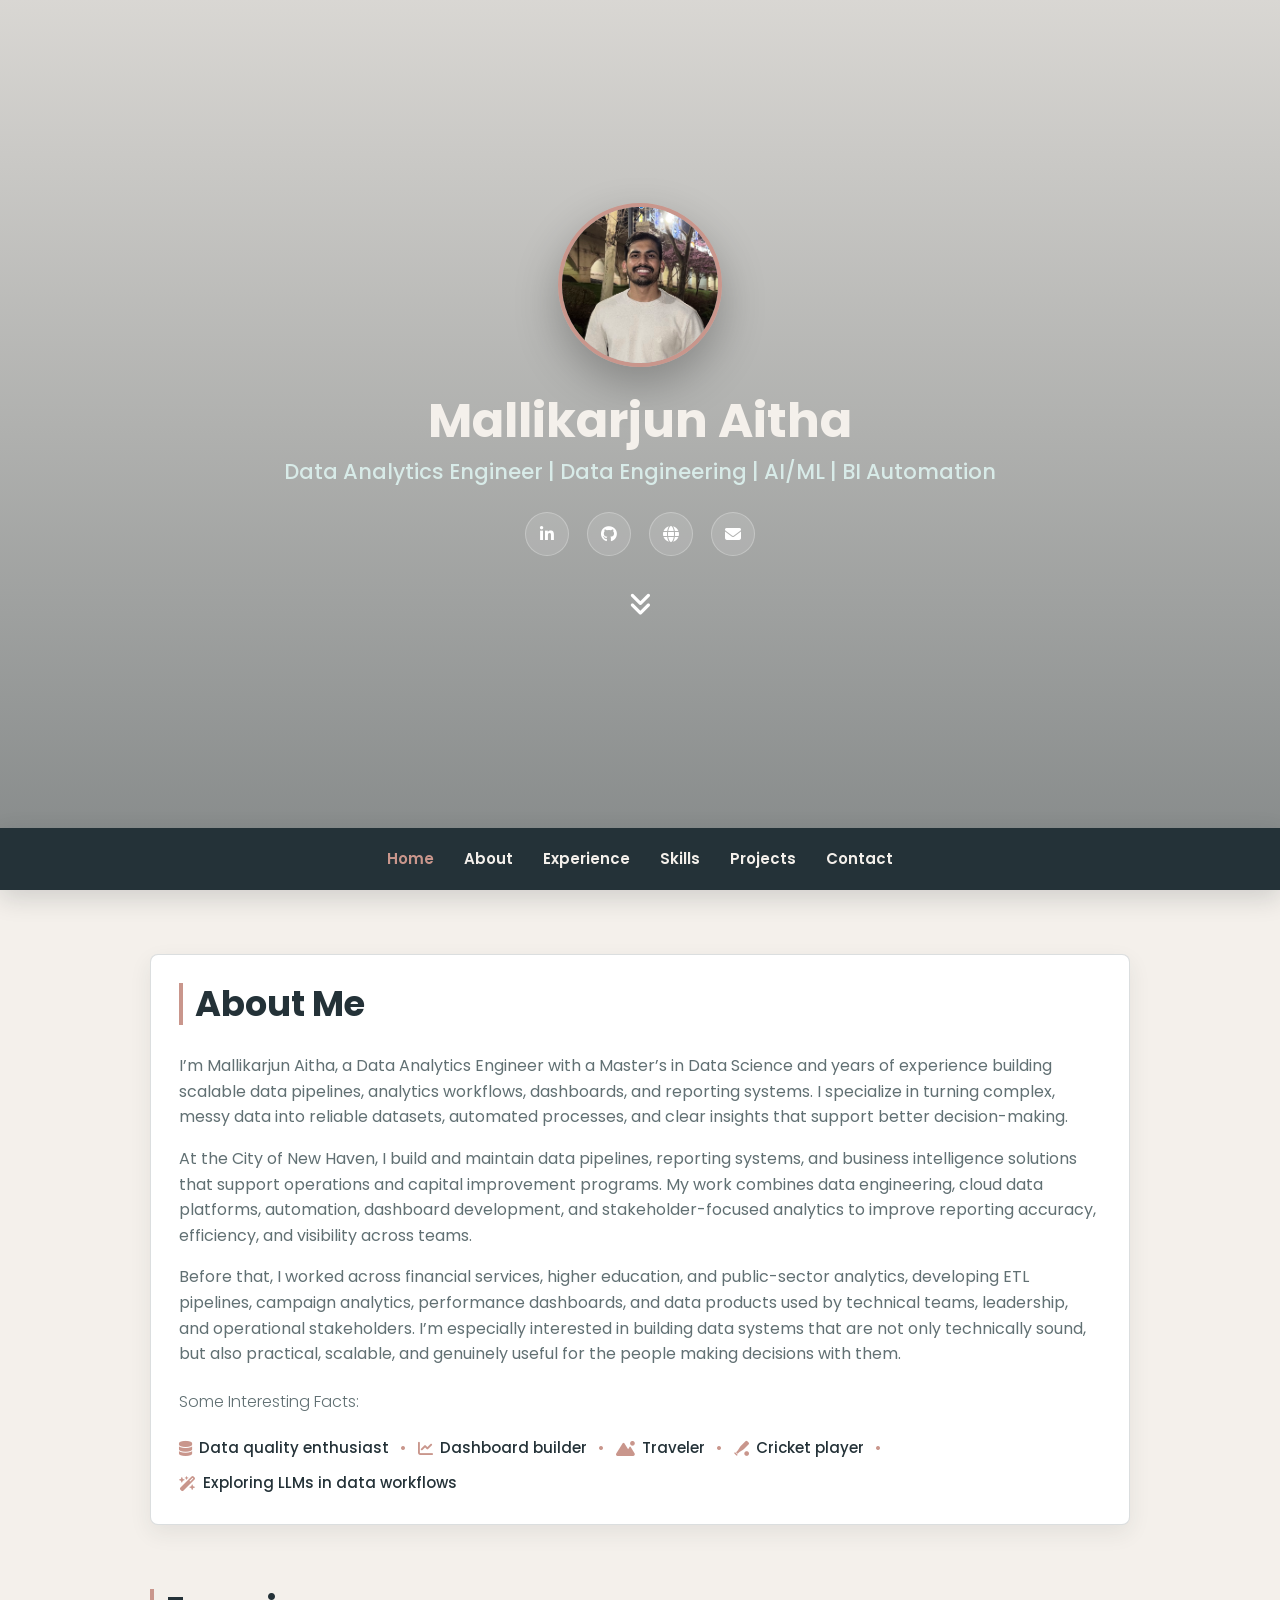
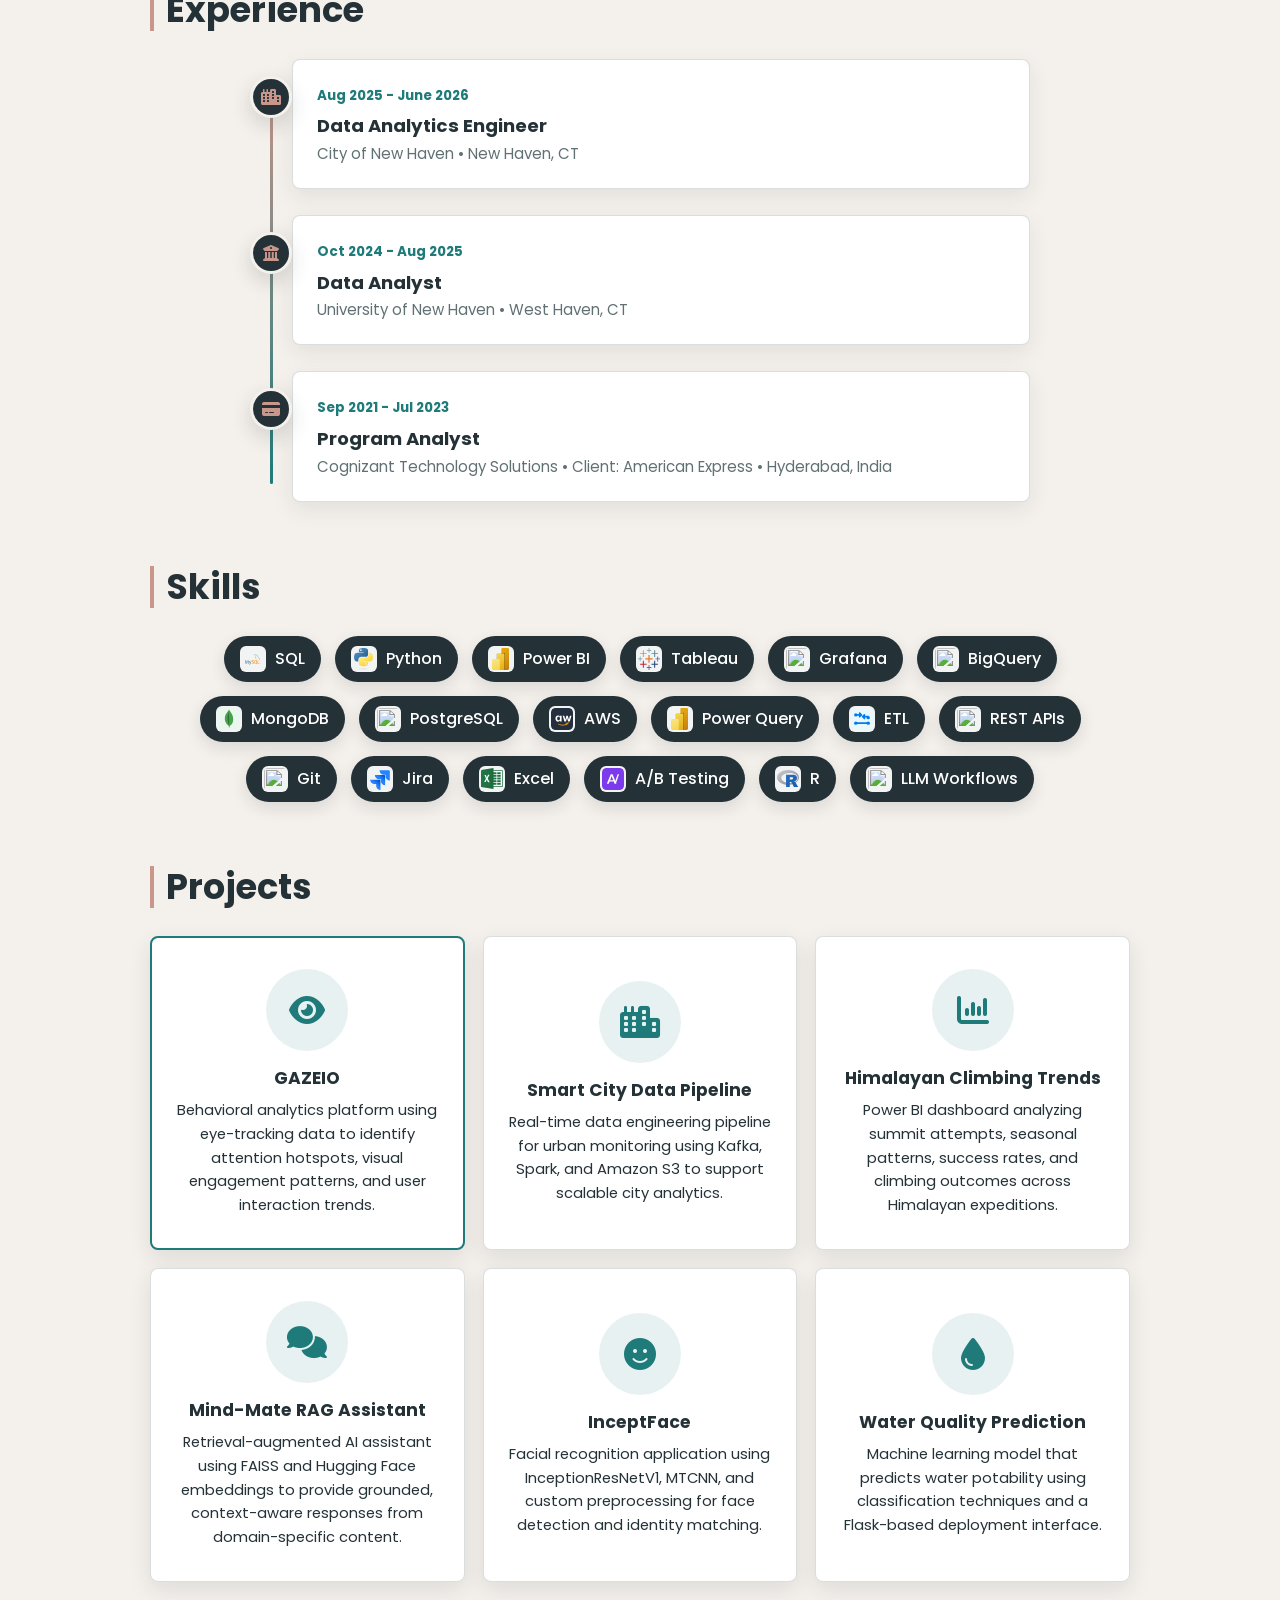
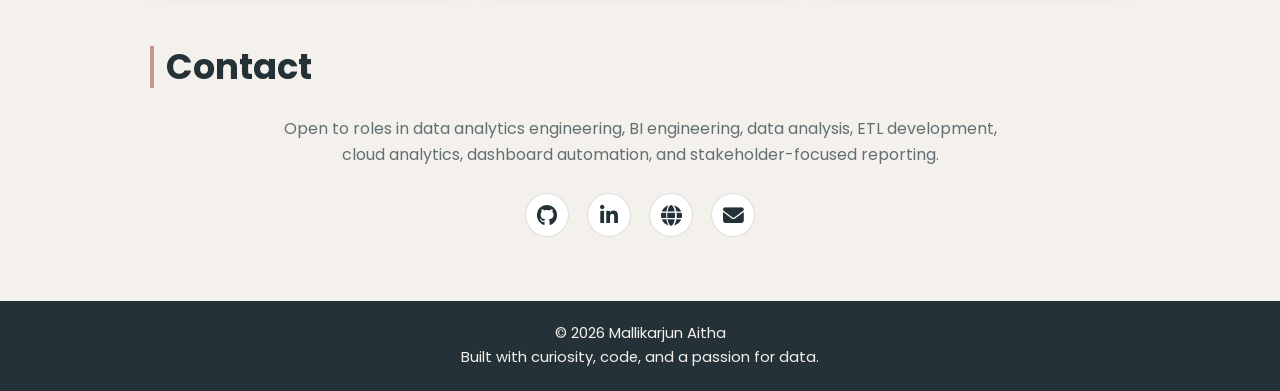
==== index.html @ db3a740b "Update timeline date and footer text formatting" ====
<!DOCTYPE html>
<html lang="en">
<head>
  <meta charset="UTF-8">
  <meta name="viewport" content="width=device-width, initial-scale=1.0">
  <title>Mallikarjun Aitha - Portfolio</title>
  <meta name="author" content="Mallikarjun Aitha">
  <meta name="description" content="Portfolio of Mallikarjun Aitha, a Data Analytics Engineer focused on data engineering, AI/ML, dashboards, ETL pipelines, automation, and cloud data systems.">
  <meta name="keywords" content="Data Analytics Engineer, Data Engineering, AI/ML, Power BI, SQL, Python, ETL, Kafka, Spark, AWS, Portfolio">
  <meta property="og:title" content="Mallikarjun Aitha - Portfolio">
  <meta property="og:description" content="Data engineering, analytics, BI, automation, and AI/ML projects by Mallikarjun Aitha.">
  <meta property="og:image" content="mallikarjun.jpg">
  <meta property="og:type" content="website">

  <link rel="preconnect" href="https://fonts.googleapis.com">
  <link rel="preconnect" href="https://fonts.gstatic.com" crossorigin>
  <link href="https://fonts.googleapis.com/css2?family=Poppins:wght@300;500;700&display=swap" rel="stylesheet">
  <link rel="stylesheet" href="https://cdnjs.cloudflare.com/ajax/libs/font-awesome/6.7.2/css/all.min.css">
  <script src="https://cdnjs.cloudflare.com/ajax/libs/three.js/r121/three.min.js"></script>
  <script src="https://cdn.jsdelivr.net/npm/vanta@latest/dist/vanta.net.min.js"></script>
  <link rel="stylesheet" href="style.css">
</head>
<body>
  <div class="page-wrapper">
    <main class="main-content">
      <section id="home" class="hero">
        <div class="hero-content">
          <img src="mallikarjun.jpg" alt="Mallikarjun Aitha profile picture" class="hero-img">
          <h1>Mallikarjun Aitha</h1>
          <p>Data Analytics Engineer | Data Engineering | AI/ML | BI Automation</p>
          <div class="hero-links" role="group" aria-label="Profile links">
            <a href="https://linkedin.com/in/mallikarjun-aitha" target="_blank" rel="noreferrer" aria-label="LinkedIn"><i class="fab fa-linkedin-in"></i></a>
            <a href="https://github.com/mallikarjun25" target="_blank" rel="noreferrer" aria-label="GitHub"><i class="fab fa-github"></i></a>
            <a href="https://mallikarjun25.github.io/portfolio/" target="_blank" rel="noreferrer" aria-label="Portfolio"><i class="fas fa-globe"></i></a>
            <a href="mailto:mallikarjunaitha@gmail.com" aria-label="Email"><i class="fas fa-envelope"></i></a>
          </div>
          <a href="#about" class="scroll-down" aria-label="Scroll to about section"><i class="fas fa-angle-double-down"></i></a>
        </div>
      </section>

      <nav class="bottom-nav" aria-label="Primary navigation">
        <ul>
          <li><a href="#home">Home</a></li>
          <li><a href="#about">About</a></li>
          <li><a href="#experience">Experience</a></li>
          <li><a href="#skills">Skills</a></li>
          <li><a href="#projects">Projects</a></li>
          <li><a href="#contact">Contact</a></li>
        </ul>
      </nav>

      <section id="about" class="section">
        <div class="about-card">
          <h2>About Me</h2>
          <p>
            I’m Mallikarjun Aitha, a Data Analytics Engineer with a Master’s in Data Science and years of experience building scalable data pipelines, analytics workflows, dashboards, and reporting systems. I specialize in turning complex, messy data into reliable datasets, automated processes, and clear insights that support better decision-making.
          </p>
          <p>
            At the City of New Haven, I build and maintain data pipelines, reporting systems, and business intelligence solutions that support operations and capital improvement programs. My work combines data engineering, cloud data platforms, automation, dashboard development, and stakeholder-focused analytics to improve reporting accuracy, efficiency, and visibility across teams.
          </p>
          <p>
            Before that, I worked across financial services, higher education, and public-sector analytics, developing ETL pipelines, campaign analytics, performance dashboards, and data products used by technical teams, leadership, and operational stakeholders. I’m especially interested in building data systems that are not only technically sound, but also practical, scalable, and genuinely useful for the people making decisions with them.
          </p>
          <p class="facts-title">Some Interesting Facts:</p>
          <div class="traits-inline">
            <span><i class="fas fa-database"></i> Data quality enthusiast</span><span class="dot">•</span>
            <span><i class="fas fa-chart-line"></i> Dashboard builder</span><span class="dot">•</span>
            <span><i class="fas fa-mountain-sun"></i> Traveler</span><span class="dot">•</span>
            <span><i class="fas fa-baseball-bat-ball"></i> Cricket player</span><span class="dot">•</span>
            <span><i class="fas fa-wand-magic-sparkles"></i> Exploring LLMs in data workflows</span>
          </div>
        </div>
      </section>

      <section id="experience" class="section">
        <h2>Experience</h2>
        <div class="experience-timeline">
          <article class="timeline-item">
            <span class="timeline-dot"><i class="fas fa-city"></i></span>
            <div class="timeline-content">
              <span class="timeline-date">Aug 2025 - June 2026</span>
              <h3>Data Analytics Engineer</h3>
              <p>City of New Haven • New Haven, CT</p>
            </div>
          </article>

          <article class="timeline-item">
            <span class="timeline-dot"><i class="fas fa-university"></i></span>
            <div class="timeline-content">
              <span class="timeline-date">Oct 2024 - Aug 2025</span>
              <h3>Data Analyst</h3>
              <p>University of New Haven • West Haven, CT</p>
            </div>
          </article>

          <article class="timeline-item">
            <span class="timeline-dot"><i class="fas fa-credit-card"></i></span>
            <div class="timeline-content">
              <span class="timeline-date">Sep 2021 - Jul 2023</span>
              <h3>Program Analyst</h3>
              <p>Cognizant Technology Solutions • Client: American Express • Hyderabad, India</p>
            </div>
          </article>
        </div>
      </section>

      <section id="skills" class="section">
        <h2>Skills</h2>
        <ul class="skills-list">
          <li><img src="images/sql.svg" alt="" class="skill-icon"> SQL</li>
          <li><img src="images/python.svg" alt="" class="skill-icon"> Python</li>
          <li><img src="images/powerbi.svg" alt="" class="skill-icon"> Power BI</li>
          <li><img src="images/tableau.svg" alt="" class="skill-icon"> Tableau</li>
          <li><img src="https://cdn.simpleicons.org/grafana/F46800" alt="" class="skill-icon"> Grafana</li>
          <li><img src="https://cdn.simpleicons.org/googlebigquery/669DF6" alt="" class="skill-icon"> BigQuery</li>
          <li><img src="images/mongodb.svg" alt="" class="skill-icon"> MongoDB</li>
          <li><img src="https://cdn.simpleicons.org/postgresql/4169E1" alt="" class="skill-icon"> PostgreSQL</li>
          <li><img src="images/aws.svg" alt="" class="skill-icon"> AWS</li>
          <li><img src="images/powerbi.svg" alt="" class="skill-icon"> Power Query</li>
          <li><img src="images/etl.svg" alt="" class="skill-icon"> ETL</li>
          <li><img src="https://cdn.simpleicons.org/postman/FF6C37" alt="" class="skill-icon"> REST APIs</li>
          <li><img src="https://cdn.simpleicons.org/git/F05032" alt="" class="skill-icon"> Git</li>
          <li><img src="images/jira.svg" alt="" class="skill-icon"> Jira</li>
          <li><img src="images/Ex.svg" alt="" class="skill-icon"> Excel</li>
          <li><img src="images/ab-testing.svg" alt="" class="skill-icon"> A/B Testing</li>
          <li><img src="images/R.svg" alt="" class="skill-icon"> R</li>
          <li><img src="https://cdn.simpleicons.org/langchain/1C3C3C" alt="" class="skill-icon"> LLM Workflows</li>
        </ul>
      </section>

      <section id="projects" class="section">
        <h2>Projects</h2>
        <div class="projects-grid">

          <article class="flip-card featured">
            <div class="flip-inner">
              <div class="flip-front">
                <div class="project-symbol"><i class="fas fa-eye"></i></div>
                <h3>GAZEIO</h3>
                <p>Behavioral analytics platform using eye-tracking data to identify attention hotspots, visual engagement patterns, and user interaction trends.</p>
              </div>
              <div class="flip-back">
                <p>Computer Vision • Eye Tracking • Python • OpenCV</p>
              </div>
            </div>
          </article>

          <article class="flip-card">
            <div class="flip-inner">
              <div class="flip-front">
                <div class="project-symbol"><i class="fas fa-city"></i></div>
                <h3>Smart City Data Pipeline</h3>
                <p>Real-time data engineering pipeline for urban monitoring using Kafka, Spark, and Amazon S3 to support scalable city analytics.</p>
              </div>
              <div class="flip-back">
                <a href="https://github.com/mallikarjun25/Data-Engineering-for-Smart-City-Monitoring" target="_blank" rel="noreferrer">View on GitHub</a>
              </div>
            </div>
          </article>

          <article class="flip-card">
            <div class="flip-inner">
              <div class="flip-front">
                <div class="project-symbol"><i class="fas fa-chart-column"></i></div>
                <h3>Himalayan Climbing Trends</h3>
                <p>Power BI dashboard analyzing summit attempts, seasonal patterns, success rates, and climbing outcomes across Himalayan expeditions.</p>
              </div>
              <div class="flip-back">
                <a href="https://github.com/mallikarjun25/Himalayan-Climbing-Trends-Analysis" target="_blank" rel="noreferrer">View on GitHub</a>
              </div>
            </div>
          </article>

          <article class="flip-card">
            <div class="flip-inner">
              <div class="flip-front">
                <div class="project-symbol"><i class="fas fa-comments"></i></div>
                <h3>Mind-Mate RAG Assistant</h3>
                <p>Retrieval-augmented AI assistant using FAISS and Hugging Face embeddings to provide grounded, context-aware responses from domain-specific content.</p>
              </div>
              <div class="flip-back">
                <a href="https://github.com/mallikarjun25/Mind-Mate" target="_blank" rel="noreferrer">View on GitHub</a>
              </div>
            </div>
          </article>

          <article class="flip-card">
            <div class="flip-inner">
              <div class="flip-front">
                <div class="project-symbol"><i class="fas fa-face-smile"></i></div>
                <h3>InceptFace</h3>
                <p>Facial recognition application using InceptionResNetV1, MTCNN, and custom preprocessing for face detection and identity matching.</p>
              </div>
              <div class="flip-back">
                <a href="https://github.com/mallikarjun25/InceptFace" target="_blank" rel="noreferrer">View on GitHub</a>
              </div>
            </div>
          </article>

          <article class="flip-card">
            <div class="flip-inner">
              <div class="flip-front">
                <div class="project-symbol"><i class="fas fa-droplet"></i></div>
                <h3>Water Quality Prediction</h3>
                <p>Machine learning model that predicts water potability using classification techniques and a Flask-based deployment interface.</p>
              </div>
              <div class="flip-back">
                <a href="https://github.com/mallikarjun25/Water-Quality-Prediction" target="_blank" rel="noreferrer">View on GitHub</a>
              </div>
            </div>
          </article>

        </div>
      </section>

      <section id="contact" class="section">
        <h2>Contact</h2>
        <p class="contact-copy">
          Open to roles in data analytics engineering, BI engineering, data analysis, ETL development, cloud analytics, dashboard automation, and stakeholder-focused reporting.
        </p>
        <div class="social-icons">
          <a href="https://github.com/mallikarjun25" target="_blank" rel="noreferrer" aria-label="GitHub"><i class="fab fa-github"></i></a>
          <a href="https://linkedin.com/in/mallikarjun-aitha" target="_blank" rel="noreferrer" aria-label="LinkedIn"><i class="fab fa-linkedin-in"></i></a>
          <a href="https://mallikarjun25.github.io/portfolio/" target="_blank" rel="noreferrer" aria-label="Portfolio"><i class="fas fa-globe"></i></a>
          <a href="mailto:mallikarjunaitha@gmail.com" aria-label="Email"><i class="fas fa-envelope"></i></a>
        </div>
      </section>

    </main>

    <footer class="site-footer">
      <p>&copy; 2026 Mallikarjun Aitha</p>
      <p> Built with curiosity, code, and a passion for data.</p>
    </footer>
  </div>
  <script src="script.js"></script>
</body>
</html>
---- style.css ----
:root {
  --graphite: #243238;
  --deep: #152126;
  --sea: #1f7a7a;
  --rose: #c9968c;
  --mist: #f4f0eb;
  --paper: #ffffff;
  --ink: #1f2528;
  --muted: #617073;
  --line: rgba(36, 50, 56, 0.16);
}

* {
  box-sizing: border-box;
}

html {
  scroll-behavior: smooth;
}

body {
  margin: 0;
  min-height: 100vh;
  color: var(--ink);
  background: var(--mist);
  font-family: "Poppins", Arial, sans-serif;
  font-size: 16px;
  line-height: 1.6;
}

a {
  color: inherit;
}

.page-wrapper {
  min-height: 100vh;
  display: flex;
  flex-direction: column;
}

.main-content {
  flex: 1 0 auto;
}

.hero {
  position: relative;
  display: flex;
  align-items: center;
  justify-content: center;
  min-height: 92vh;
  color: var(--paper);
  overflow: hidden;
}

.hero::after {
  content: "";
  position: absolute;
  inset: 0;
  background: linear-gradient(180deg, rgba(21, 33, 38, 0.12), rgba(21, 33, 38, 0.48));
  pointer-events: none;
}

.hero-content {
  position: relative;
  z-index: 1;
  width: min(920px, calc(100% - 32px));
  margin: 0 auto;
  text-align: center;
}

.hero-img {
  width: 164px;
  height: 164px;
  border-radius: 50%;
  object-fit: cover;
  object-position: center 30%;
  border: 4px solid var(--rose);
  box-shadow: 0 18px 44px rgba(0, 0, 0, 0.26);
}

.hero h1 {
  margin: 22px 0 8px;
  color: var(--mist);
  font-size: clamp(2.2rem, 5vw, 3rem);
  line-height: 1.05;
  letter-spacing: 0;
  font-weight: 700;
}

.hero p {
  margin: 0 auto;
  max-width: 760px;
  color: #d8ebe8;
  font-size: clamp(1rem, 2vw, 1.32rem);
  font-weight: 500;
}

.hero-links,
.social-icons {
  display: flex;
  justify-content: center;
  flex-wrap: wrap;
  gap: 18px;
}

.hero-links {
  margin-top: 24px;
}

.hero-links a,
.social-icons a {
  width: 44px;
  height: 44px;
  display: inline-flex;
  align-items: center;
  justify-content: center;
  border-radius: 50%;
  text-decoration: none;
  transition: color 0.25s ease, background 0.25s ease, transform 0.25s ease;
}

.hero-links a {
  color: var(--paper);
  background: rgba(255, 255, 255, 0.12);
  border: 1px solid rgba(255, 255, 255, 0.26);
}

.hero-links a:hover {
  background: var(--rose);
  transform: translateY(-3px);
}

.scroll-down {
  display: inline-block;
  margin-top: 28px;
  color: var(--paper);
  font-size: 1.6rem;
  text-decoration: none;
  animation: bounce 2s infinite;
}

@keyframes bounce {
  0%, 20%, 50%, 80%, 100% { transform: translateY(0); }
  40% { transform: translateY(7px); }
  60% { transform: translateY(3px); }
}

.bottom-nav {
  position: sticky;
  top: 0;
  z-index: 20;
  background: var(--graphite);
  box-shadow: 0 8px 26px rgba(21, 33, 38, 0.16);
  scrollbar-width: none;
}

.bottom-nav::-webkit-scrollbar {
  display: none;
}

.bottom-nav ul {
  display: flex;
  justify-content: center;
  flex-wrap: wrap;
  gap: 10px;
  margin: 0;
  padding: 11px 14px;
  list-style: none;
}

.bottom-nav a {
  display: block;
  padding: 8px 10px;
  color: var(--mist);
  font-size: 0.94rem;
  font-weight: 600;
  text-decoration: none;
  white-space: nowrap;
}

.bottom-nav a:hover,
.bottom-nav a.active {
  color: var(--rose);
}

.section {
  width: min(980px, calc(100% - 32px));
  margin: 64px auto 0;
}

.section h2 {
  margin: 0 0 28px;
  padding-left: 12px;
  border-left: 4px solid var(--rose);
  color: var(--graphite);
  font-size: clamp(1.65rem, 3vw, 2.2rem);
  line-height: 1.2;
}

.about-card {
  padding: 28px;
  background: var(--paper);
  border: 1px solid var(--line);
  border-radius: 8px;
  box-shadow: 0 8px 22px rgba(36, 50, 56, 0.08);
}

.about-card p {
  margin: 0 0 16px;
  color: var(--muted);
}

.about-card .facts-title {
  margin-top: 22px;
  margin-bottom: 0;
  color: var(--muted);
  font-weight: 300;
  text-align: left;
}

.traits-inline {
  display: flex;
  justify-content: flex-start;
  align-items: center;
  flex-wrap: wrap;
  gap: 11px;
  margin-top: 22px;
  color: var(--graphite);
  font-size: 0.94rem;
  font-weight: 500;
}

.traits-inline span {
  display: inline-flex;
  align-items: center;
  gap: 7px;
}

.traits-inline i {
  color: var(--rose);
}

.traits-inline .dot {
  color: var(--rose);
}

.experience-timeline {
  position: relative;
  display: grid;
  gap: 26px;
  max-width: 780px;
  margin: 0 auto;
  padding-left: 42px;
}

.experience-timeline::before {
  content: "";
  position: absolute;
  top: 18px;
  bottom: 18px;
  left: 20px;
  width: 3px;
  border-radius: 999px;
  background: linear-gradient(180deg, var(--rose), var(--sea));
}

.timeline-item {
  position: relative;
}

.timeline-dot {
  position: absolute;
  top: 17px;
  left: -42px;
  width: 42px;
  height: 42px;
  display: inline-flex;
  align-items: center;
  justify-content: center;
  border-radius: 50%;
  background: var(--graphite);
  color: var(--rose);
  border: 3px solid var(--mist);
  box-shadow: 0 8px 20px rgba(36, 50, 56, 0.16);
}

.timeline-content {
  padding: 22px 24px;
  background: var(--paper);
  border: 1px solid var(--line);
  border-radius: 8px;
  box-shadow: 0 8px 22px rgba(36, 50, 56, 0.08);
}

.timeline-date {
  display: inline-block;
  margin-bottom: 8px;
  color: var(--sea);
  font-size: 0.84rem;
  font-weight: 700;
}

.timeline-content h3 {
  margin: 0 0 4px;
  color: var(--graphite);
  font-size: 1.14rem;
  line-height: 1.3;
}

.timeline-content p {
  margin: 0;
  color: var(--muted);
  font-size: 0.94rem;
}

.skills-list {
  display: flex;
  justify-content: center;
  flex-wrap: wrap;
  gap: 14px;
  margin: 0;
  padding: 0;
  list-style: none;
}

.skills-list li {
  display: inline-flex;
  align-items: center;
  gap: 9px;
  min-height: 44px;
  padding: 10px 16px;
  border-radius: 999px;
  background: var(--graphite);
  color: var(--paper);
  font-weight: 500;
  box-shadow: 0 6px 16px rgba(36, 50, 56, 0.12);
}

.skill-icon {
  width: 26px;
  height: 26px;
  flex: 0 0 auto;
  object-fit: contain;
  padding: 2px;
  border-radius: 6px;
  background: rgba(255, 255, 255, 0.94);
}

.projects-grid {
  display: grid;
  grid-template-columns: repeat(3, minmax(0, 1fr));
  gap: 18px;
  align-items: stretch;
}

.flip-card {
  min-height: 314px;
  perspective: 1000px;
}

.flip-inner {
  position: relative;
  width: 100%;
  height: 100%;
  min-height: 314px;
  transform-style: preserve-3d;
  transition: transform 0.62s ease;
}

.flip-card:hover .flip-inner,
.flip-card:focus-within .flip-inner {
  transform: rotateY(180deg);
}

.flip-front,
.flip-back {
  position: absolute;
  inset: 0;
  display: flex;
  flex-direction: column;
  align-items: center;
  justify-content: center;
  padding: 22px;
  border-radius: 8px;
  backface-visibility: hidden;
  box-shadow: 0 8px 22px rgba(36, 50, 56, 0.1);
  text-align: center;
}

.flip-front {
  background: var(--paper);
  border: 1px solid var(--line);
  color: var(--graphite);
}

.featured .flip-front {
  border: 2px solid var(--sea);
}

.flip-back {
  transform: rotateY(180deg);
  background: var(--rose);
  color: var(--paper);
}

.project-symbol {
  width: 82px;
  height: 82px;
  display: inline-flex;
  align-items: center;
  justify-content: center;
  margin-bottom: 16px;
  border-radius: 50%;
  background: rgba(31, 122, 122, 0.1);
  color: var(--sea);
  font-size: 2rem;
}

.flip-front h3 {
  margin: 0 0 10px;
  color: var(--graphite);
  font-size: 1.08rem;
  line-height: 1.3;
}

.flip-front p,
.flip-back p {
  margin: 0;
  color: inherit;
  font-size: 0.92rem;
}

.flip-back a {
  color: var(--paper);
  font-weight: 700;
  text-decoration: none;
}

.flip-back a:hover {
  color: var(--graphite);
}

.contact-copy {
  max-width: 720px;
  margin: 0 auto 26px;
  color: var(--muted);
  text-align: center;
}

.social-icons a {
  color: var(--graphite);
  background: var(--paper);
  border: 1px solid var(--line);
  font-size: 1.3rem;
}

.social-icons a:hover {
  color: var(--paper);
  background: var(--sea);
  transform: translateY(-3px);
}

.site-footer {
  margin-top: 64px;
  padding: 21px 16px;
  background: var(--graphite);
  color: var(--mist);
  text-align: center;
}

.site-footer p {
  margin: 0;
  font-size: 0.92rem;
}

@media (max-width: 850px) {
  .projects-grid {
    grid-template-columns: repeat(2, minmax(0, 1fr));
  }
}

@media (max-width: 620px) {
  body {
    font-size: 15px;
  }

  .hero {
    min-height: 88vh;
  }

  .hero-img {
    width: 138px;
    height: 138px;
  }

  .bottom-nav {
    overflow-x: auto;
  }

  .bottom-nav ul {
    justify-content: flex-start;
    flex-wrap: nowrap;
    width: max-content;
    min-width: 100%;
  }

  .section {
    width: min(100% - 22px, 980px);
    margin-top: 46px;
  }

  .about-card {
    padding: 22px;
  }

  .traits-inline {
    justify-content: flex-start;
  }

  .traits-inline .dot {
    display: none;
  }

  .projects-grid {
    grid-template-columns: 1fr;
  }

  .experience-timeline {
    padding-left: 34px;
  }

  .experience-timeline::before {
    left: 16px;
  }

  .timeline-dot {
    left: -34px;
    width: 34px;
    height: 34px;
    font-size: 0.86rem;
  }

  .timeline-content {
    padding: 18px;
  }

  .flip-card,
  .flip-inner {
    min-height: 286px;
  }

  .scroll-down {
    animation: none;
  }
}
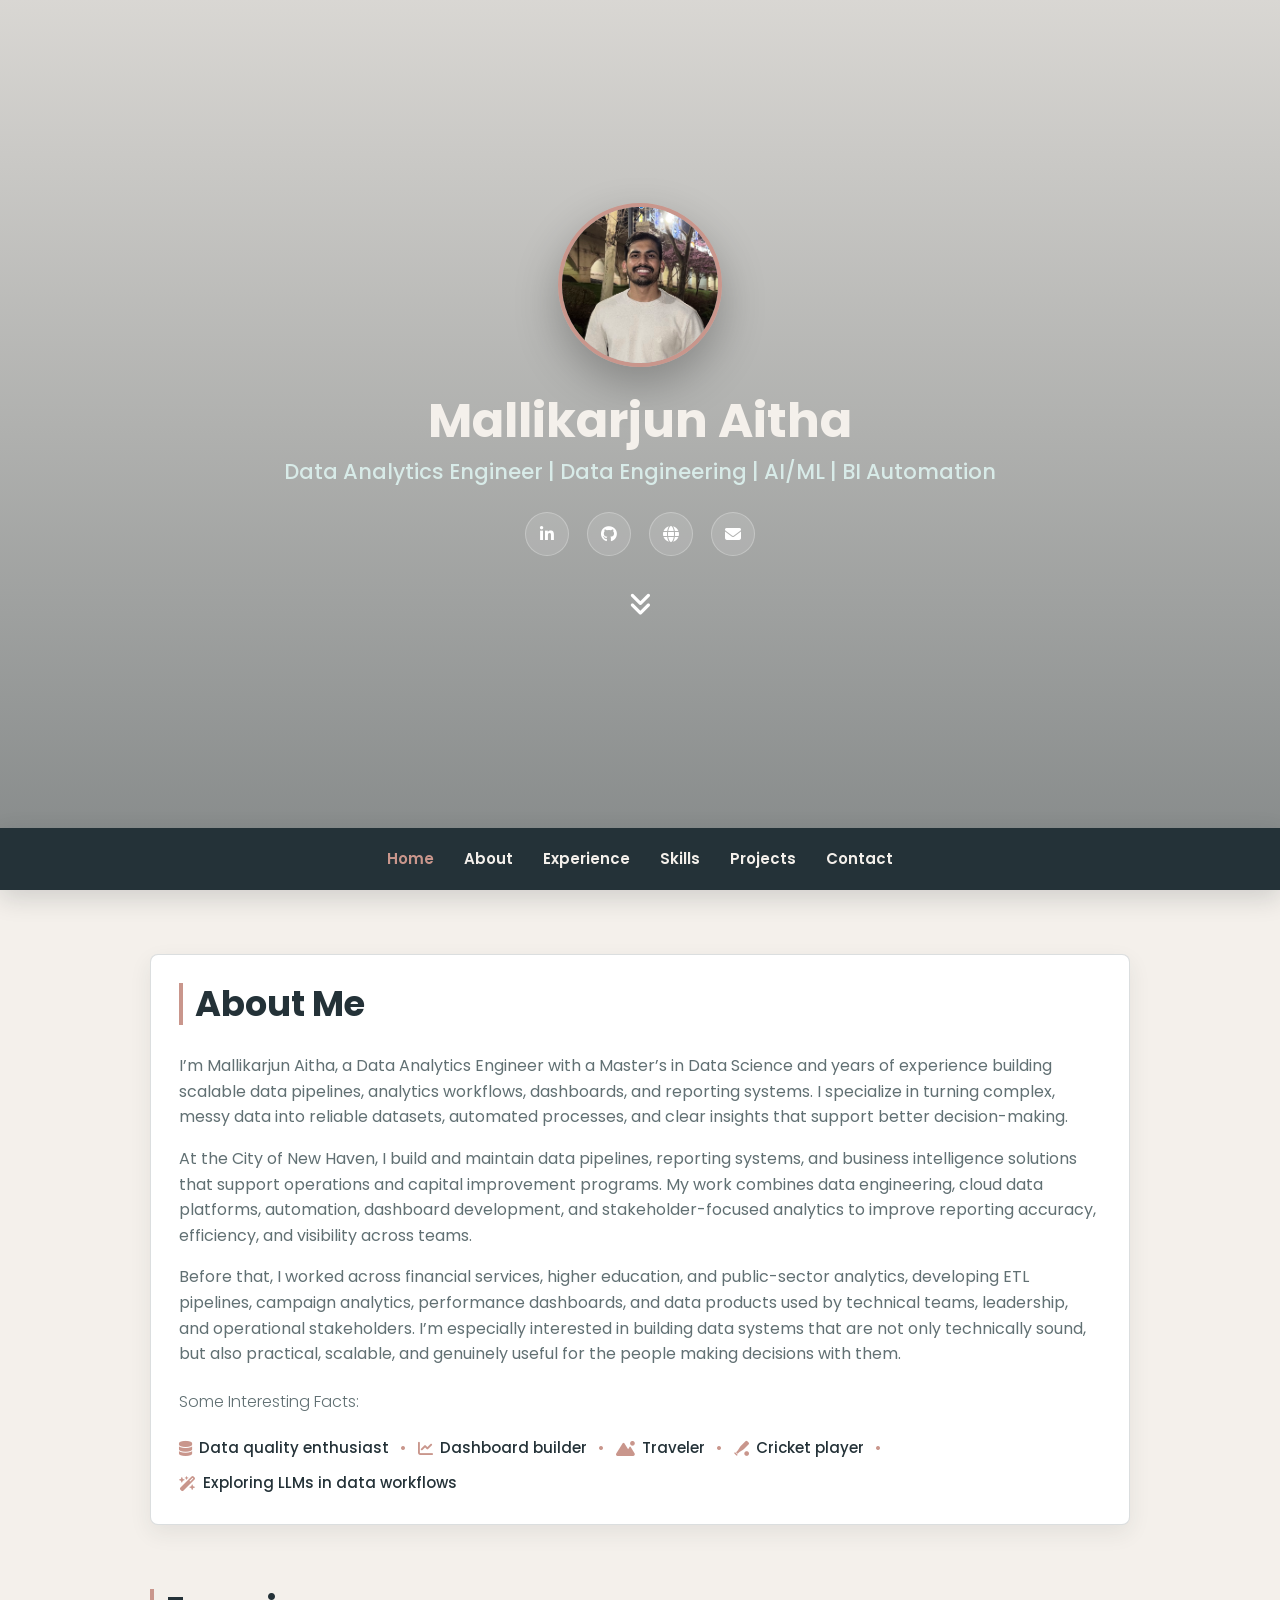
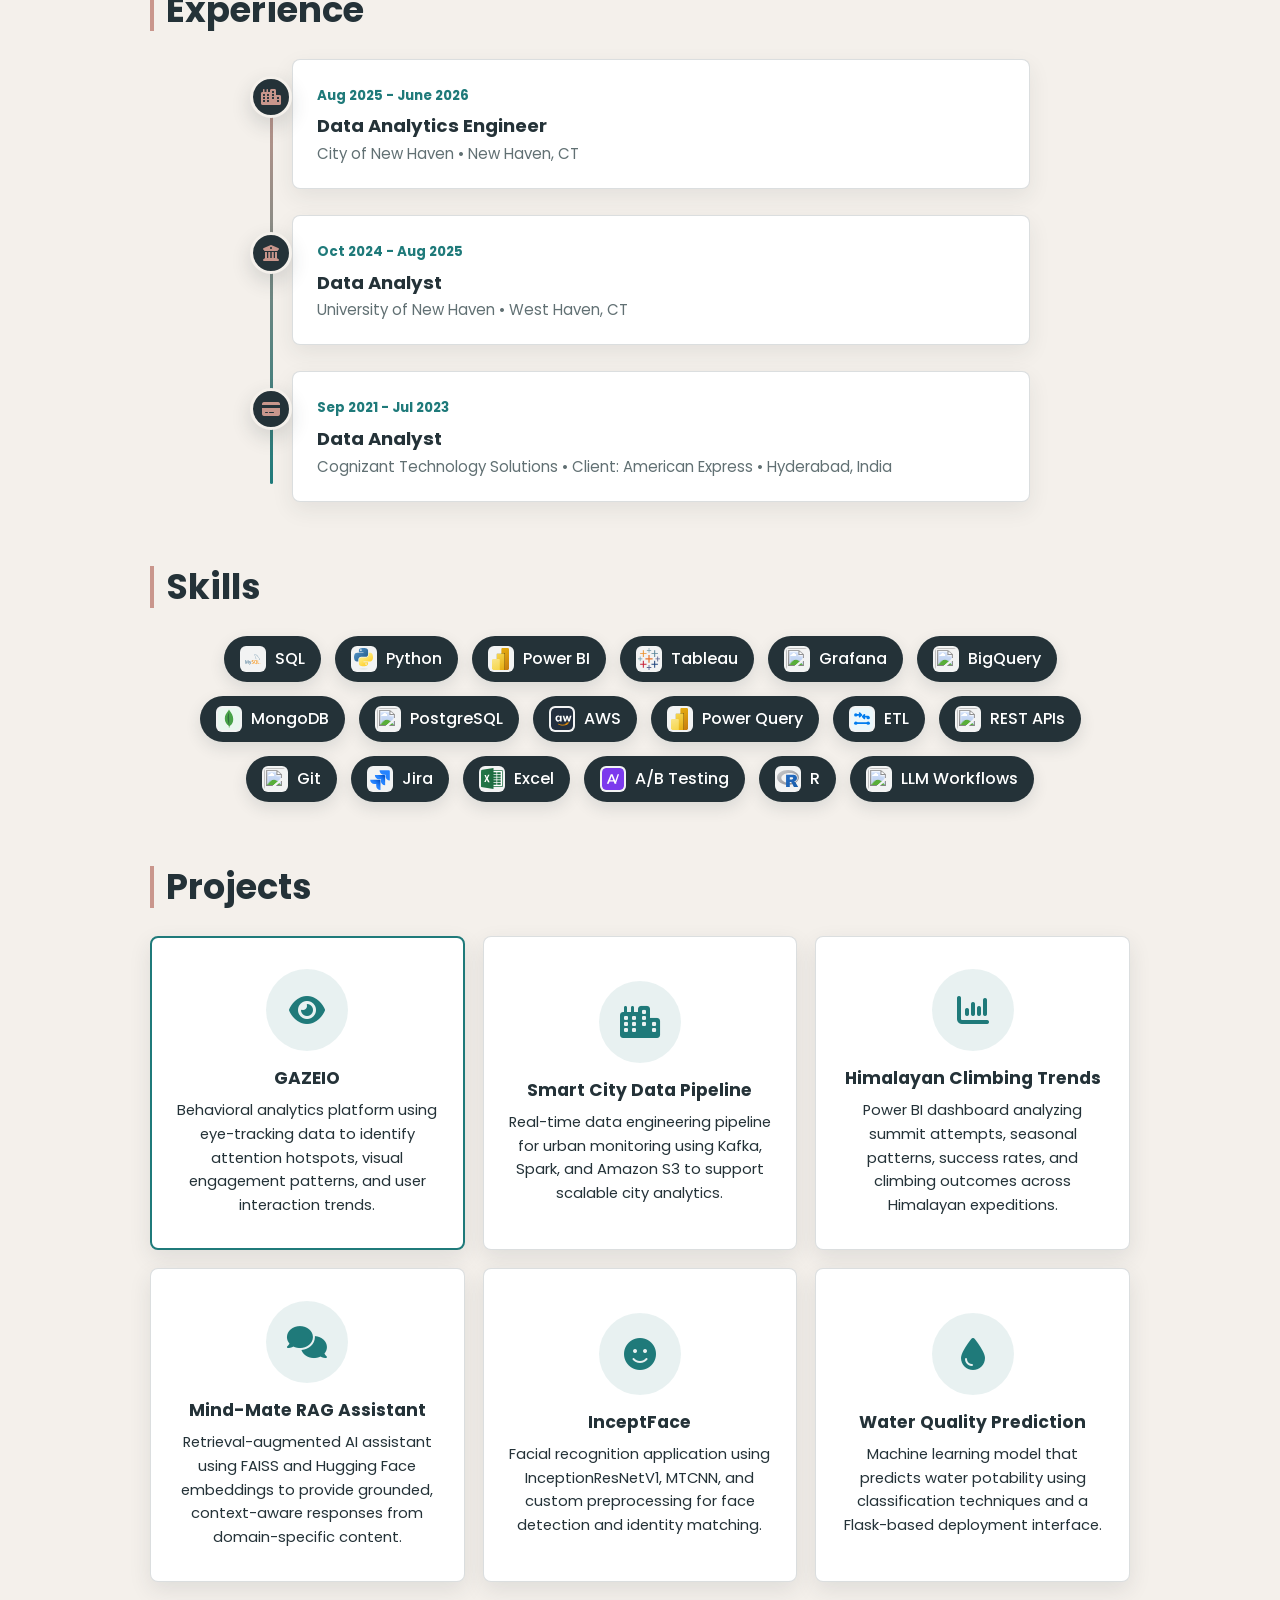
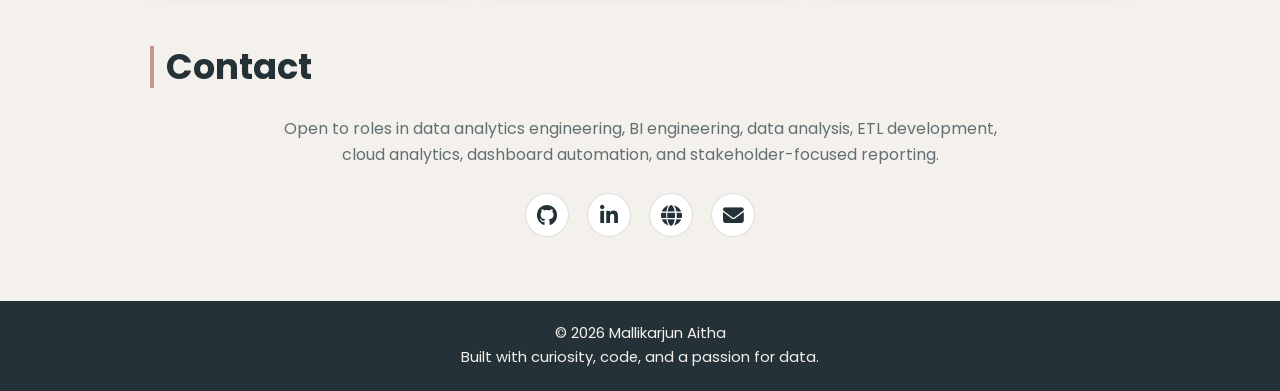
==== commit ad87ad77: "Change job title from Program Analyst to Data Analyst" ====
--- a/index.html
+++ b/index.html
@@ -97,7 +97,7 @@
             <span class="timeline-dot"><i class="fas fa-credit-card"></i></span>
             <div class="timeline-content">
               <span class="timeline-date">Sep 2021 - Jul 2023</span>
-              <h3>Program Analyst</h3>
+              <h3>Data Analyst</h3>
               <p>Cognizant Technology Solutions • Client: American Express • Hyderabad, India</p>
             </div>
           </article>
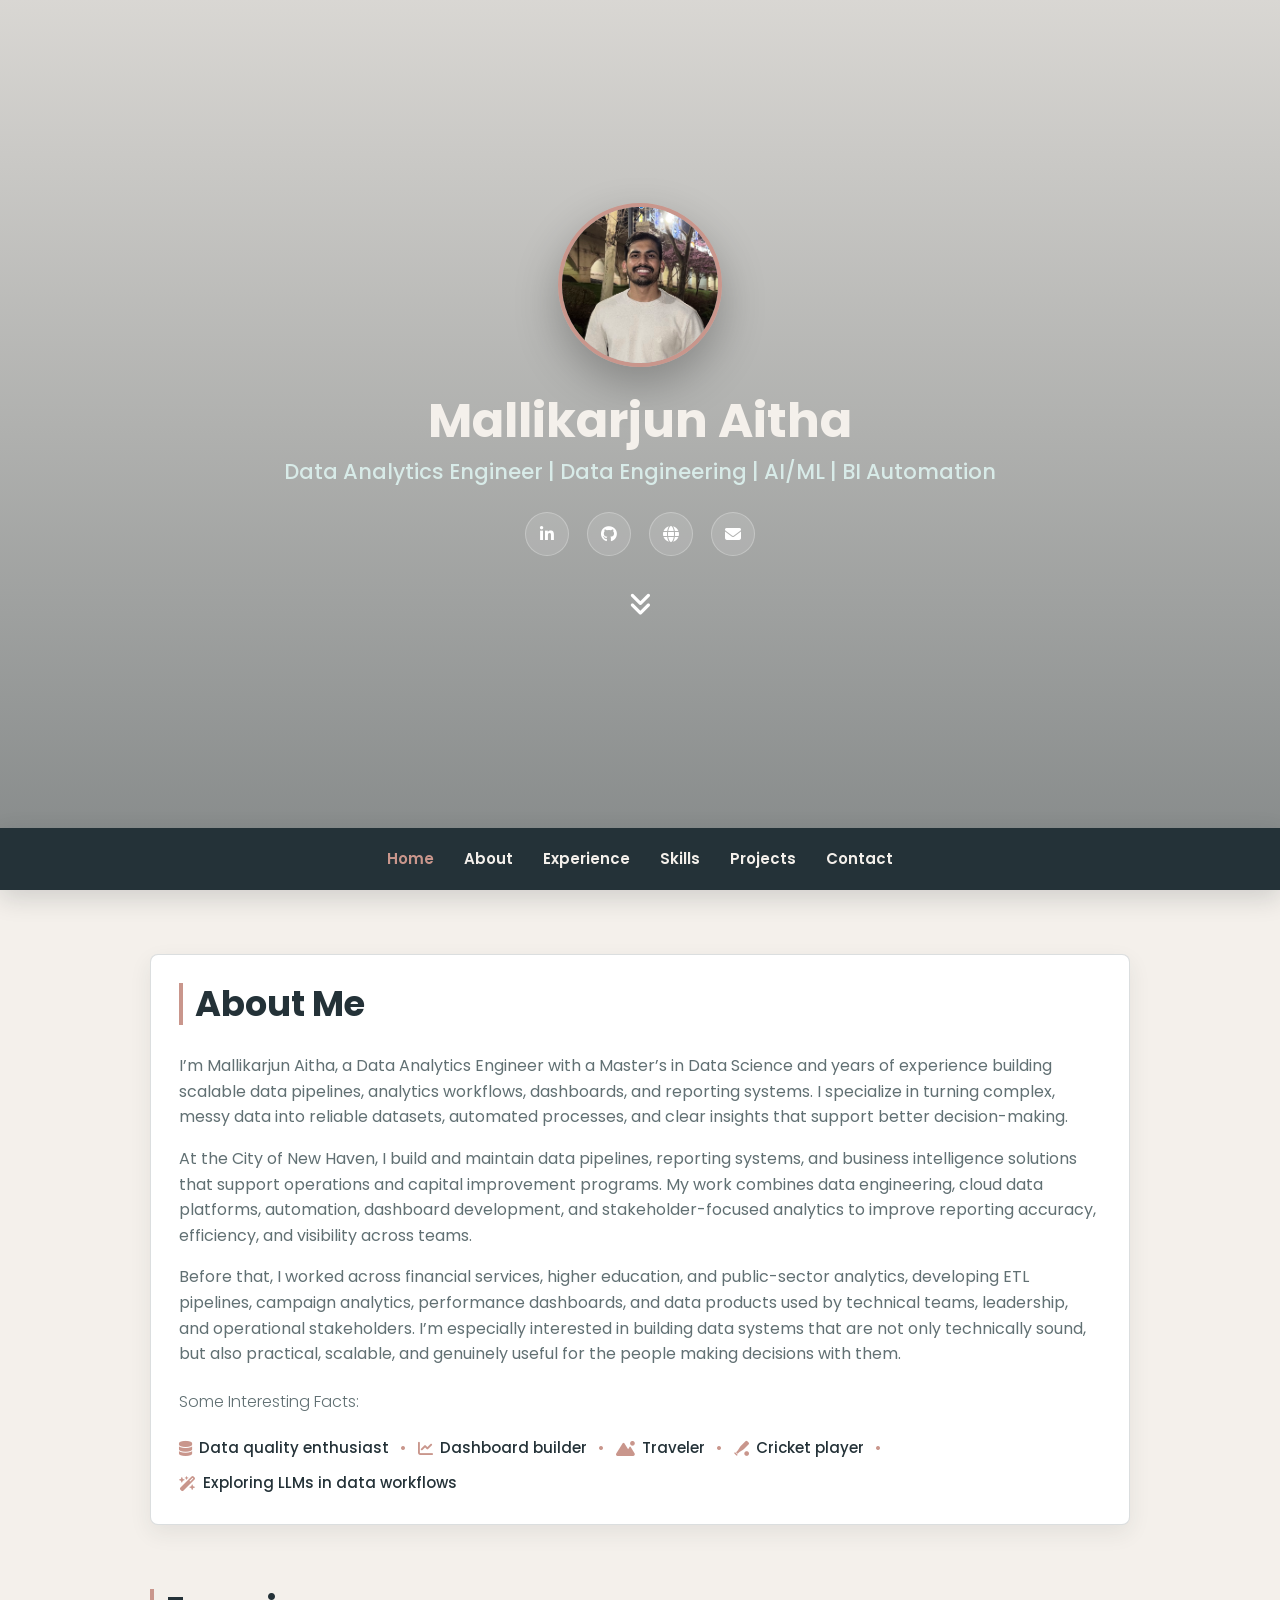
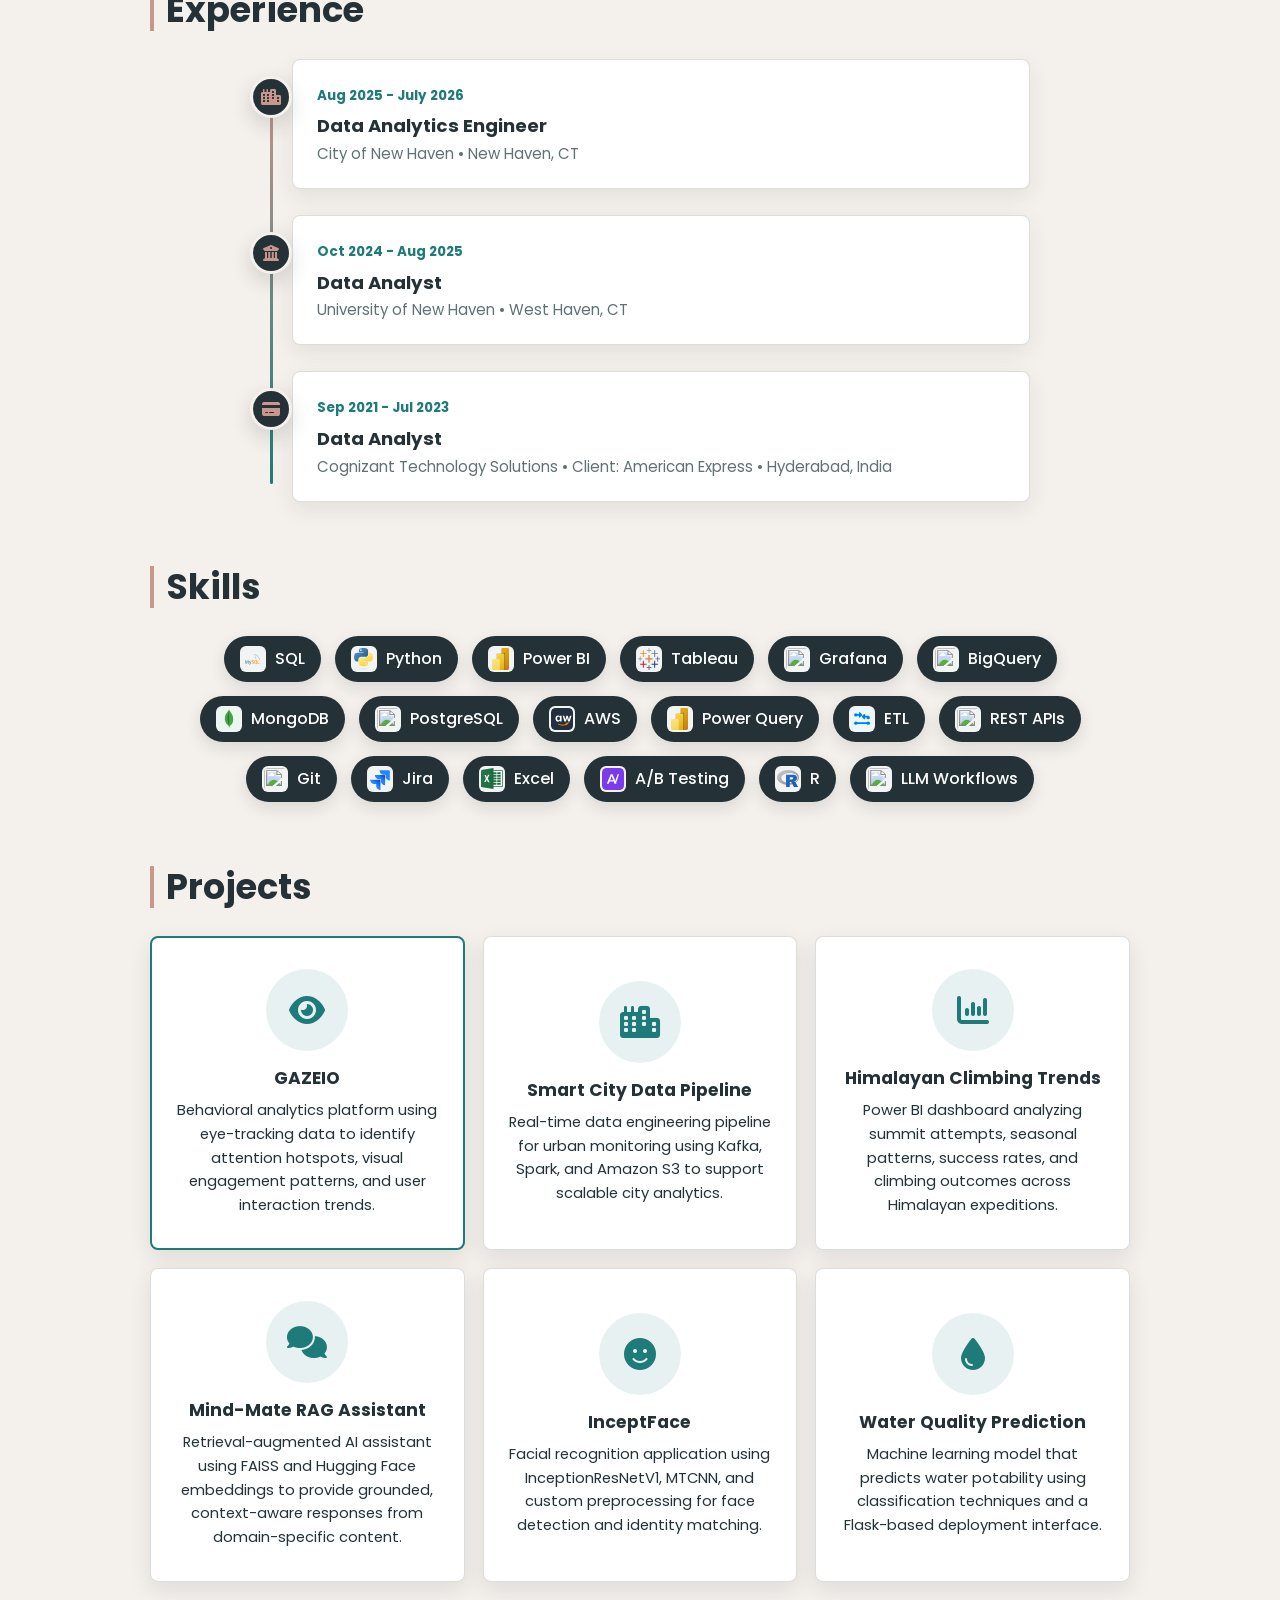
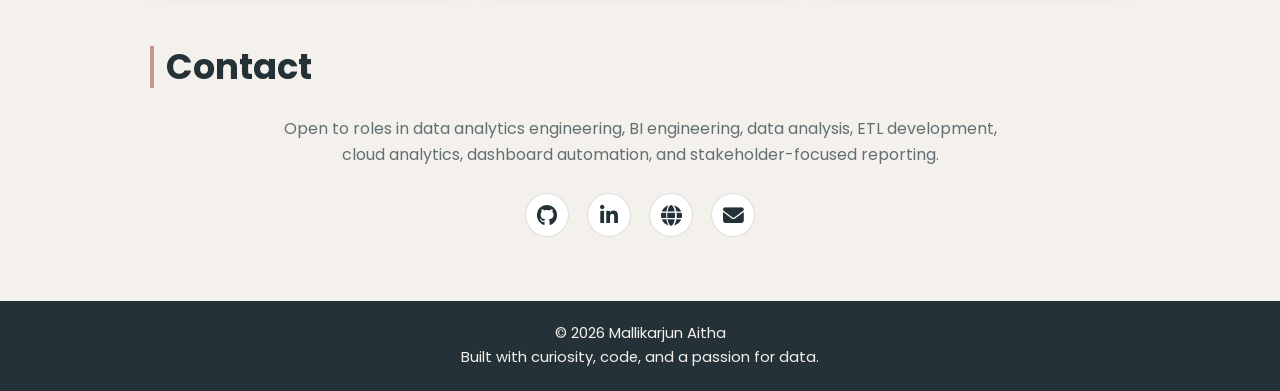
==== commit cfbe3d08: "Update timeline date from June to July 2026" ====
--- a/index.html
+++ b/index.html
@@ -78,7 +78,7 @@
           <article class="timeline-item">
             <span class="timeline-dot"><i class="fas fa-city"></i></span>
             <div class="timeline-content">
-              <span class="timeline-date">Aug 2025 - June 2026</span>
+              <span class="timeline-date">Aug 2025 - July 2026</span>
               <h3>Data Analytics Engineer</h3>
               <p>City of New Haven • New Haven, CT</p>
             </div>
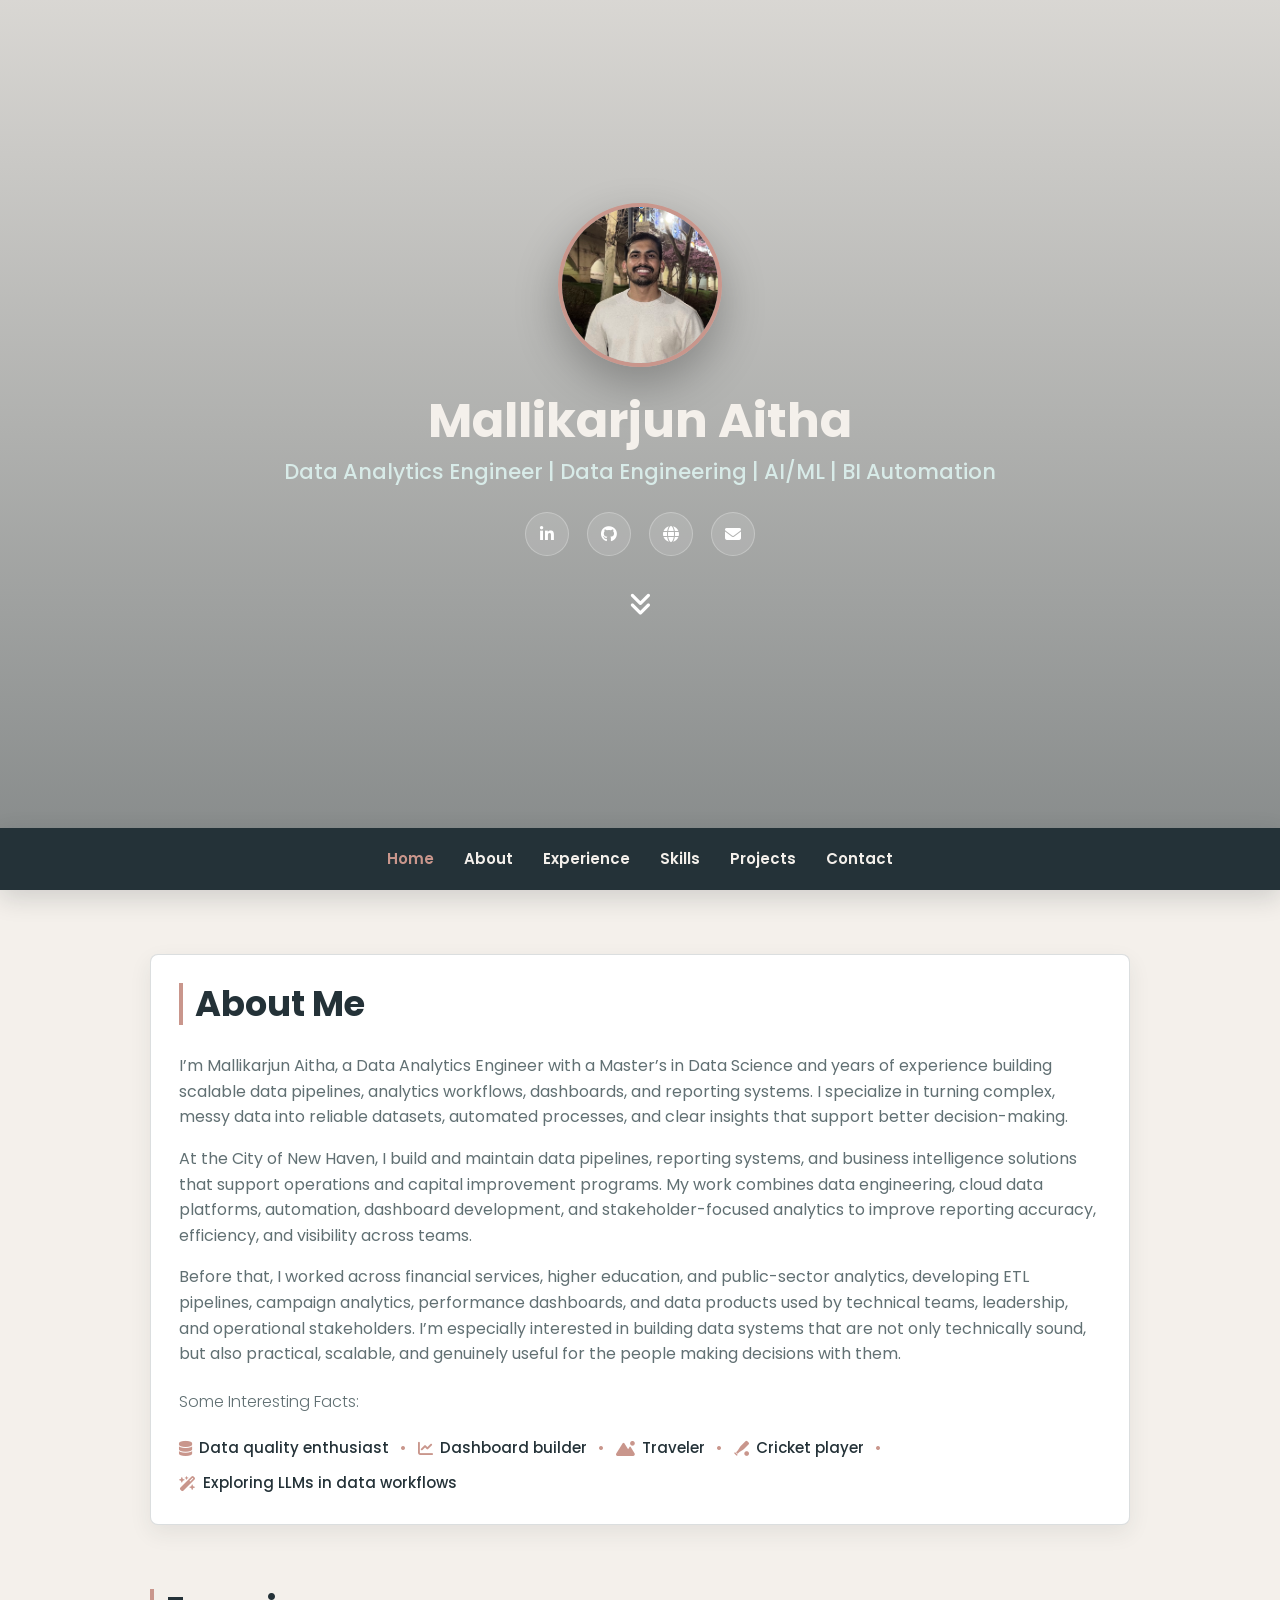
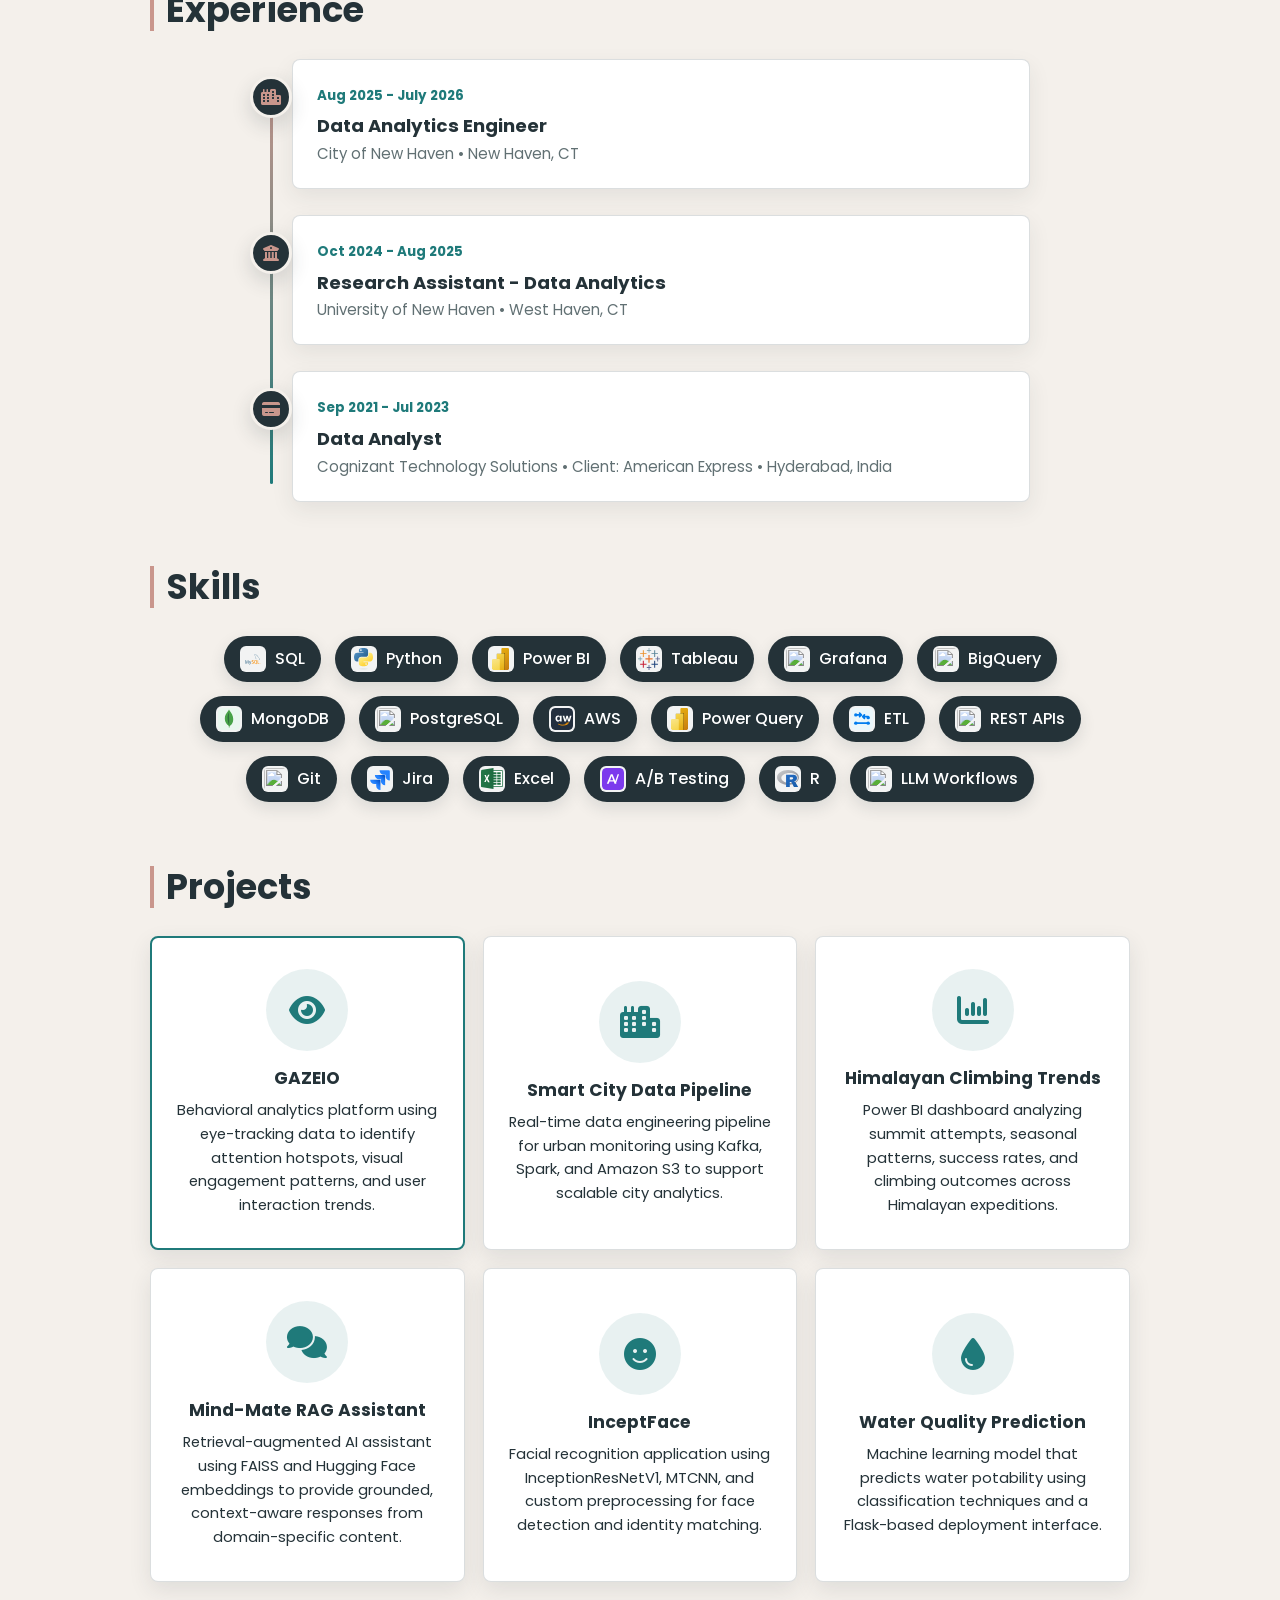
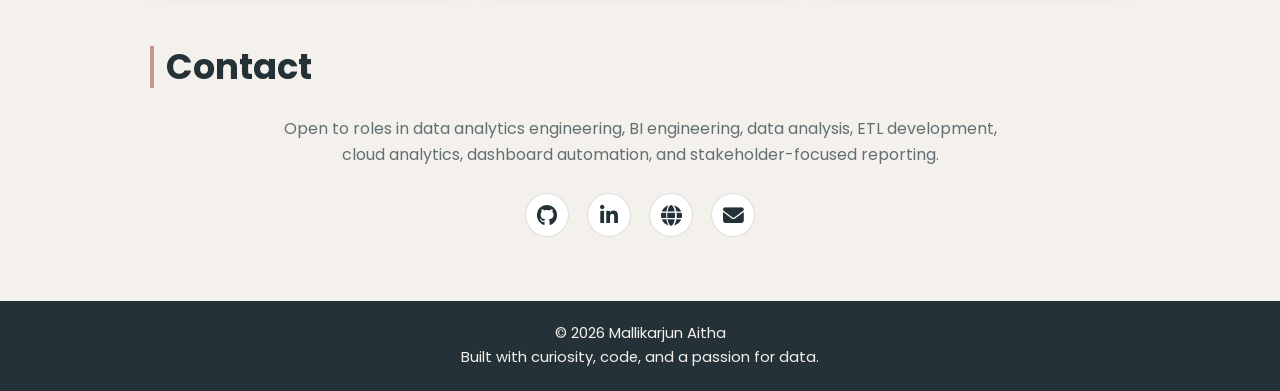
==== commit a19791d9: "Update job title in timeline section" ====
--- a/index.html
+++ b/index.html
@@ -88,7 +88,7 @@
             <span class="timeline-dot"><i class="fas fa-university"></i></span>
             <div class="timeline-content">
               <span class="timeline-date">Oct 2024 - Aug 2025</span>
-              <h3>Data Analyst</h3>
+              <h3>Research Assistant - Data Analytics</h3>
               <p>University of New Haven • West Haven, CT</p>
             </div>
           </article>
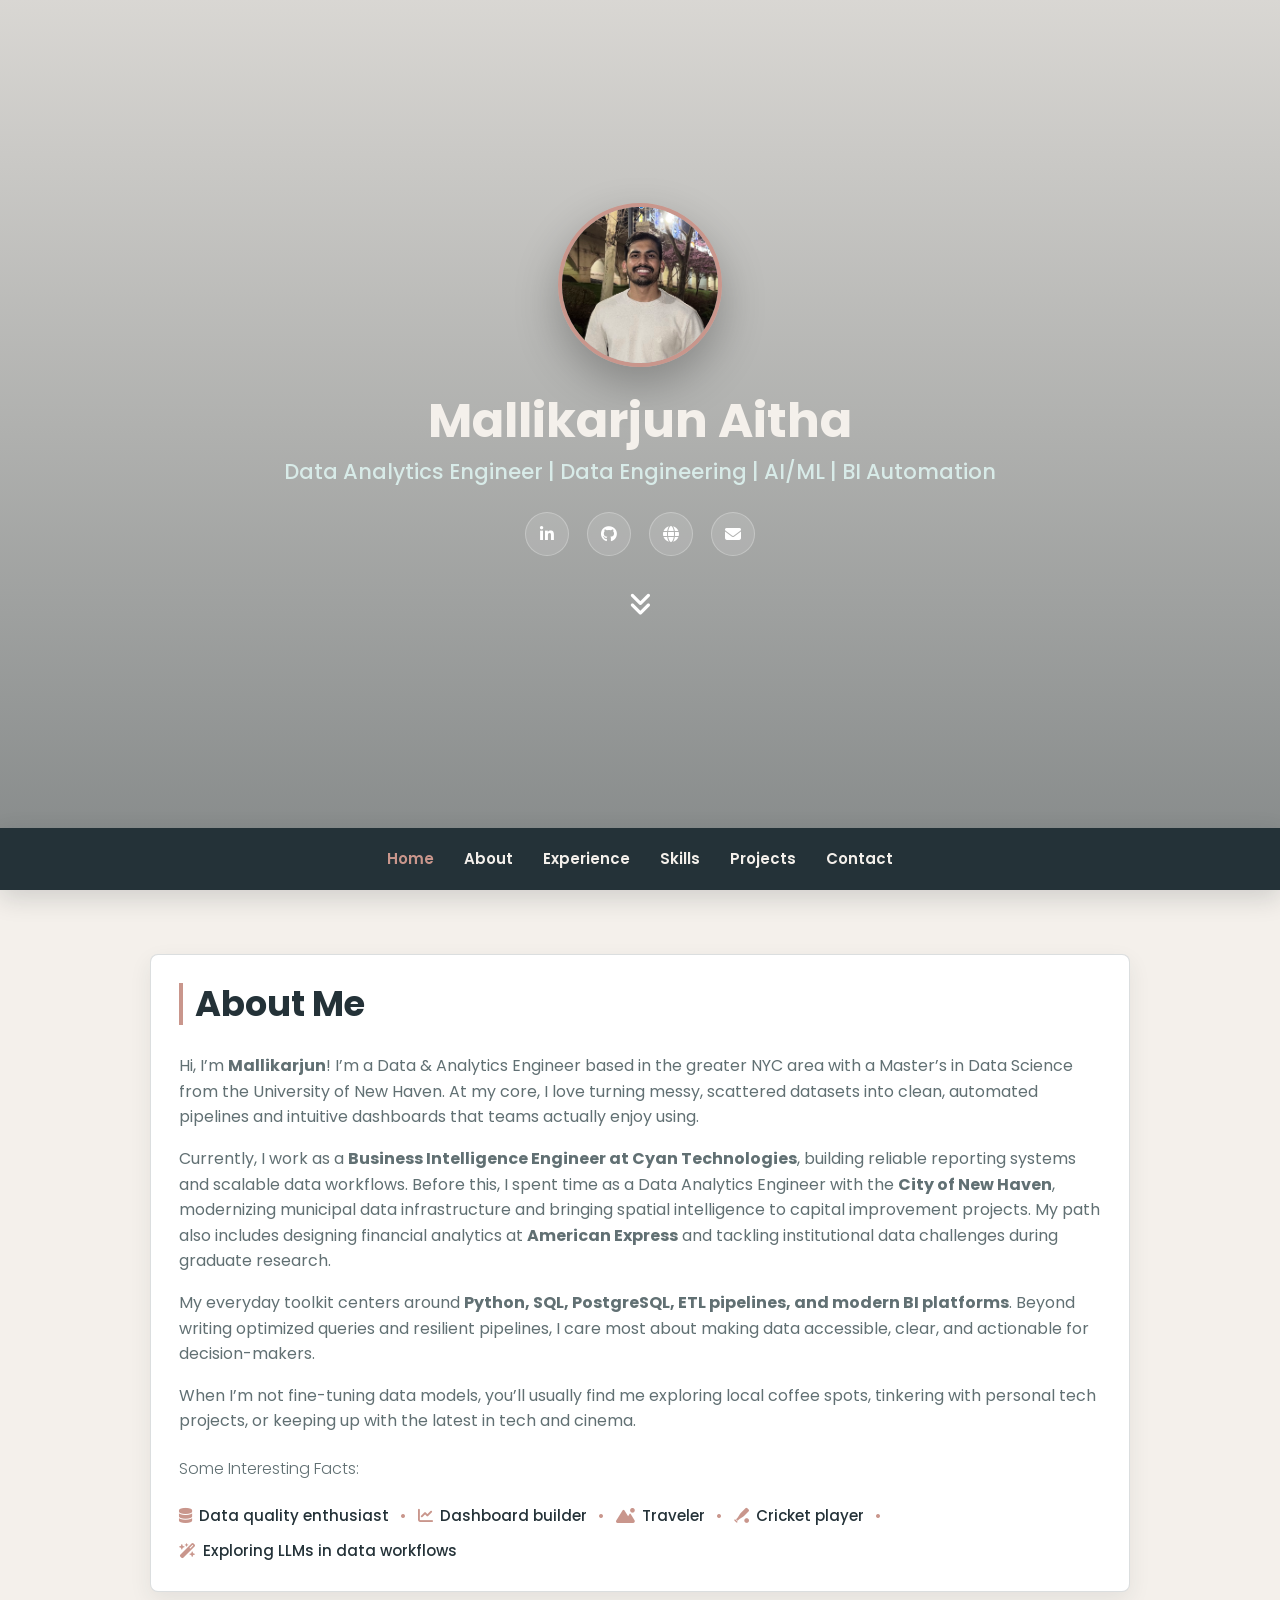
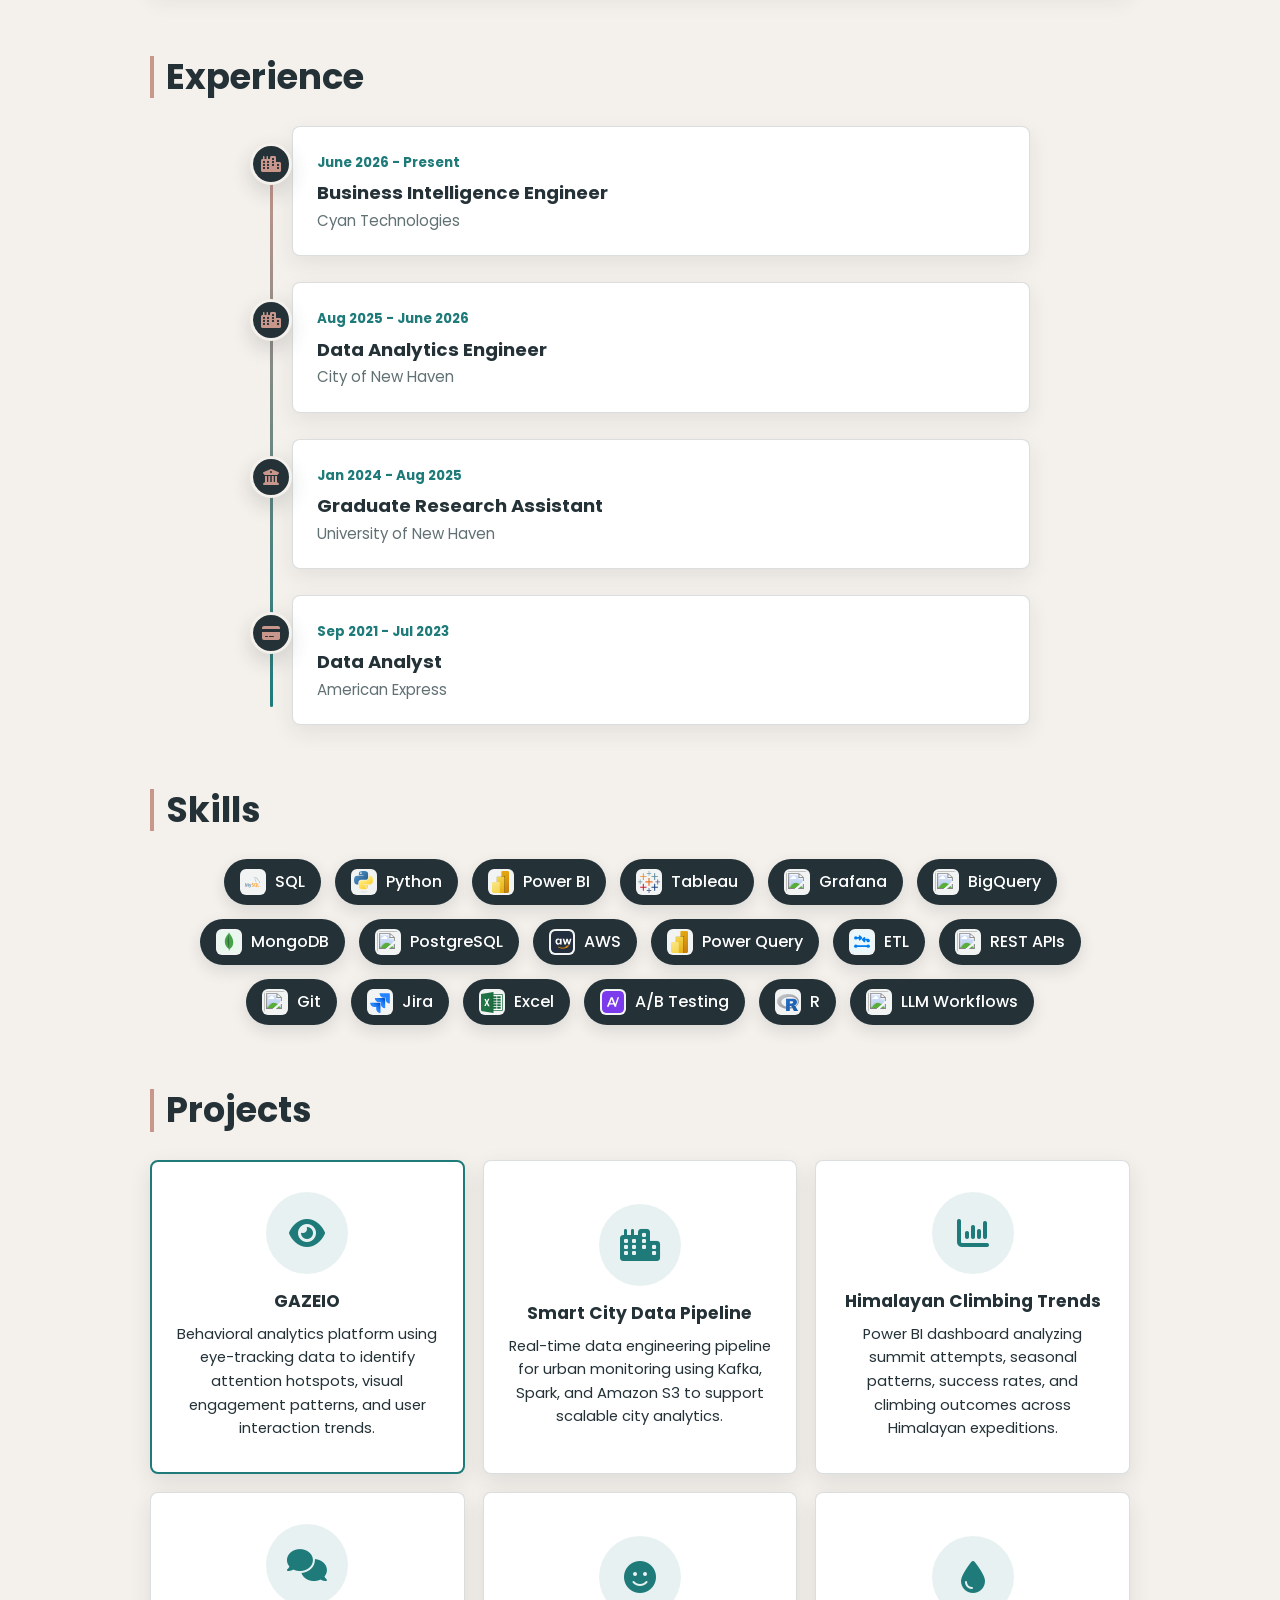
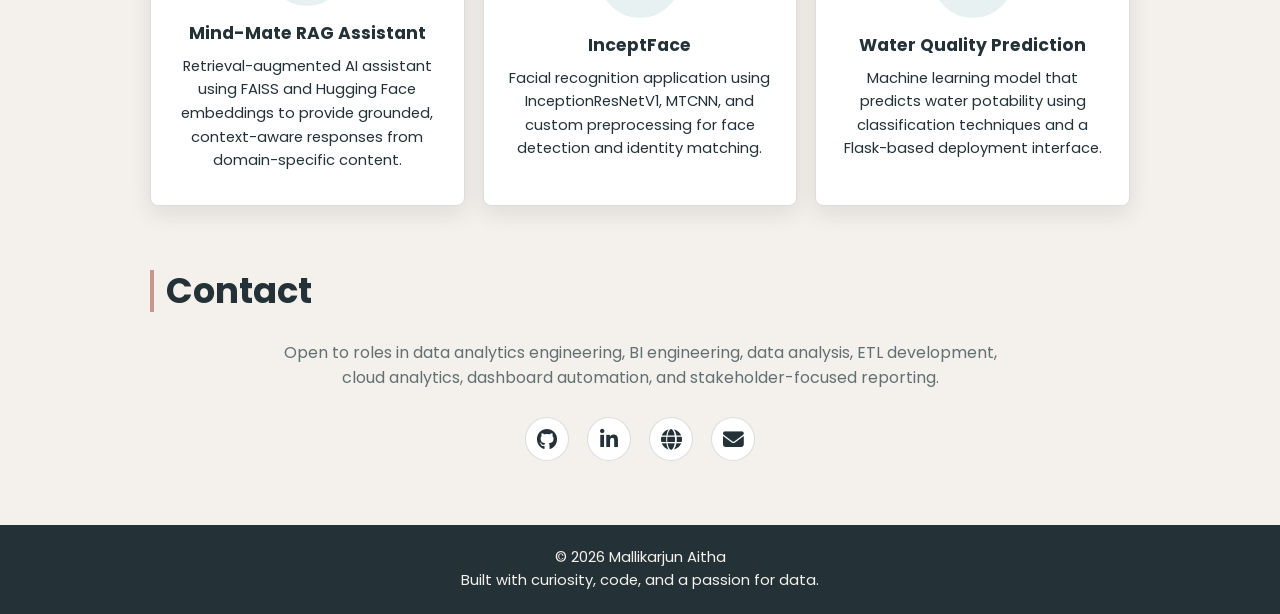
==== commit 06c8230a: "Revise about section and experience timeline Updated personal introduction and work experience detai" ====
--- a/index.html
+++ b/index.html
@@ -52,15 +52,15 @@
       <section id="about" class="section">
         <div class="about-card">
           <h2>About Me</h2>
-          <p>
-            I’m Mallikarjun Aitha, a Data Analytics Engineer with a Master’s in Data Science and years of experience building scalable data pipelines, analytics workflows, dashboards, and reporting systems. I specialize in turning complex, messy data into reliable datasets, automated processes, and clear insights that support better decision-making.
+          <p>Hi, I’m <strong>Mallikarjun</strong>! I’m a Data &amp; Analytics Engineer based in the greater NYC area with a Master’s in Data Science from the University of New Haven. At my core, I love turning messy, scattered datasets into clean, automated pipelines and intuitive dashboards that teams actually enjoy using.
+          </p>
+          <p>Currently, I work as a <strong>Business Intelligence Engineer at Cyan Technologies</strong>, building reliable reporting systems and scalable data workflows. Before this, I spent time as a Data Analytics Engineer with the <strong>City of New Haven</strong>, modernizing municipal data infrastructure and bringing spatial intelligence to capital improvement projects. My path also includes designing financial analytics at <strong>American Express</strong> and tackling institutional data challenges during graduate research.
+          </p>
+          <p>My everyday toolkit centers around <strong>Python, SQL, PostgreSQL, ETL pipelines, and modern BI platforms</strong>. Beyond writing optimized queries and resilient pipelines, I care most about making data accessible, clear, and actionable for decision-makers.
           </p>
           <p>
-            At the City of New Haven, I build and maintain data pipelines, reporting systems, and business intelligence solutions that support operations and capital improvement programs. My work combines data engineering, cloud data platforms, automation, dashboard development, and stakeholder-focused analytics to improve reporting accuracy, efficiency, and visibility across teams.
-          </p>
-          <p>
-            Before that, I worked across financial services, higher education, and public-sector analytics, developing ETL pipelines, campaign analytics, performance dashboards, and data products used by technical teams, leadership, and operational stakeholders. I’m especially interested in building data systems that are not only technically sound, but also practical, scalable, and genuinely useful for the people making decisions with them.
-          </p>
+              When I’m not fine-tuning data models, you’ll usually find me exploring local coffee spots, tinkering with personal tech projects, or keeping up with the latest in tech and cinema.
+            </p>
           <p class="facts-title">Some Interesting Facts:</p>
           <div class="traits-inline">
             <span><i class="fas fa-database"></i> Data quality enthusiast</span><span class="dot">•</span>
@@ -78,18 +78,27 @@
           <article class="timeline-item">
             <span class="timeline-dot"><i class="fas fa-city"></i></span>
             <div class="timeline-content">
-              <span class="timeline-date">Aug 2025 - July 2026</span>
+              <span class="timeline-date">June 2026 - Present</span>
+              <h3>Business Intelligence Engineer</h3>
+              <p>Cyan Technologies</p>
+            </div>
+          </article>
+          
+          <article class="timeline-item">
+            <span class="timeline-dot"><i class="fas fa-city"></i></span>
+            <div class="timeline-content">
+              <span class="timeline-date">Aug 2025 - June 2026</span>
               <h3>Data Analytics Engineer</h3>
-              <p>City of New Haven • New Haven, CT</p>
+              <p>City of New Haven</p>
             </div>
           </article>
 
           <article class="timeline-item">
             <span class="timeline-dot"><i class="fas fa-university"></i></span>
             <div class="timeline-content">
-              <span class="timeline-date">Oct 2024 - Aug 2025</span>
-              <h3>Research Assistant - Data Analytics</h3>
-              <p>University of New Haven • West Haven, CT</p>
+              <span class="timeline-date">Jan 2024 -  Aug 2025</span>
+              <h3>Graduate Research Assistant</h3>
+              <p>University of New Haven</p>
             </div>
           </article>
 
@@ -98,7 +107,7 @@
             <div class="timeline-content">
               <span class="timeline-date">Sep 2021 - Jul 2023</span>
               <h3>Data Analyst</h3>
-              <p>Cognizant Technology Solutions • Client: American Express • Hyderabad, India</p>
+              <p>American Express</p>
             </div>
           </article>
         </div>
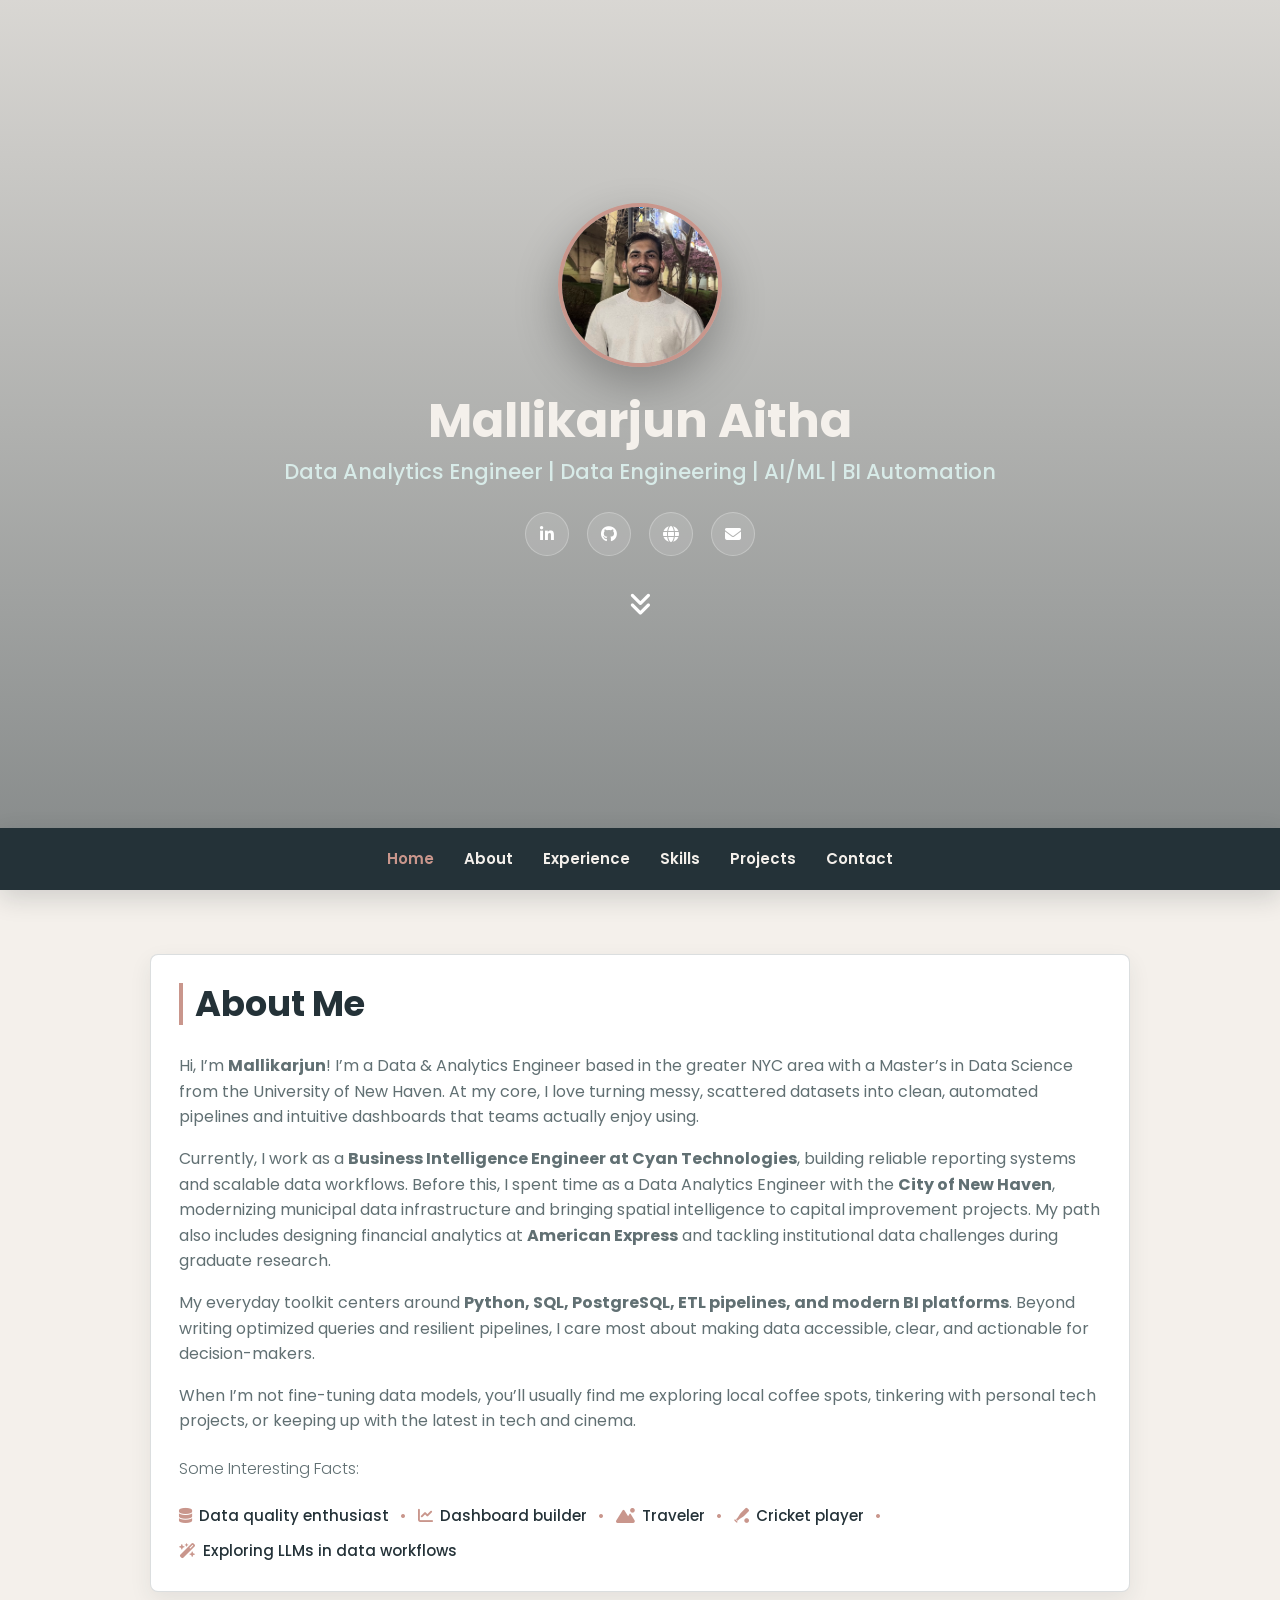
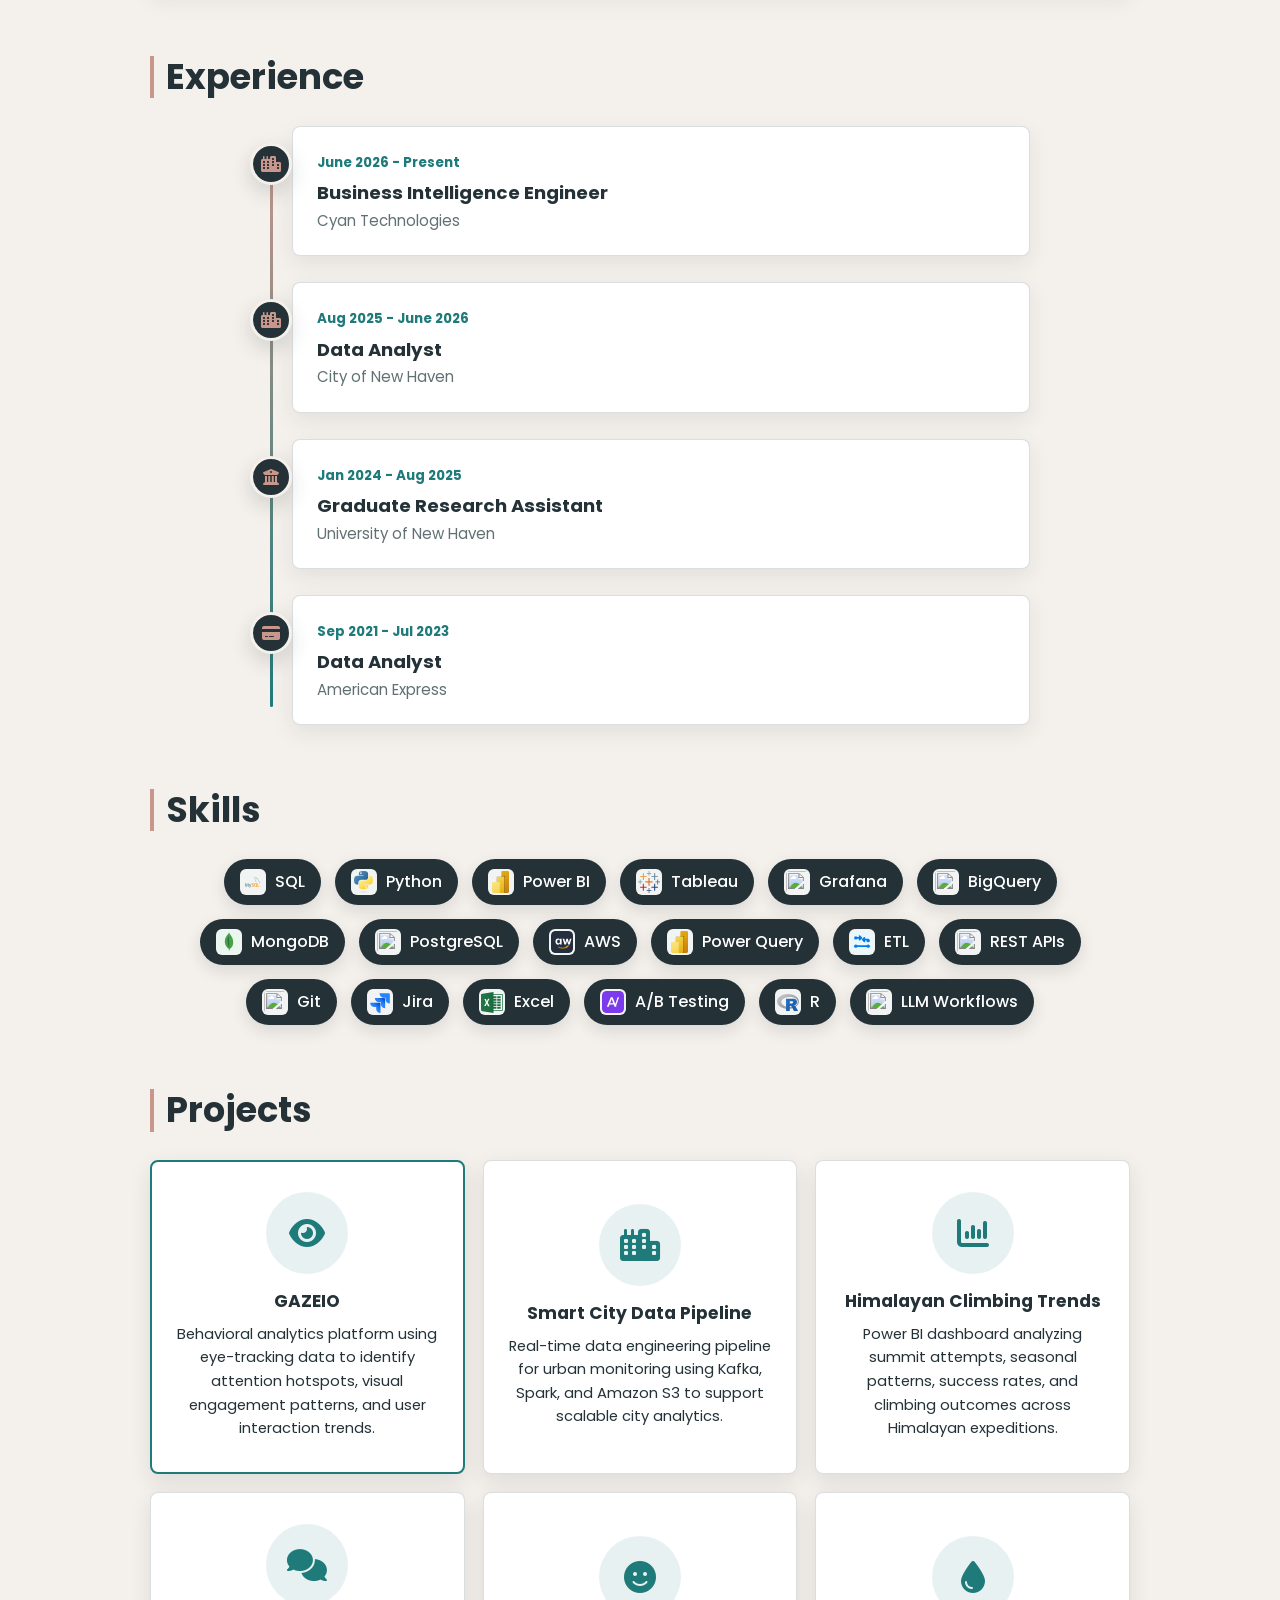
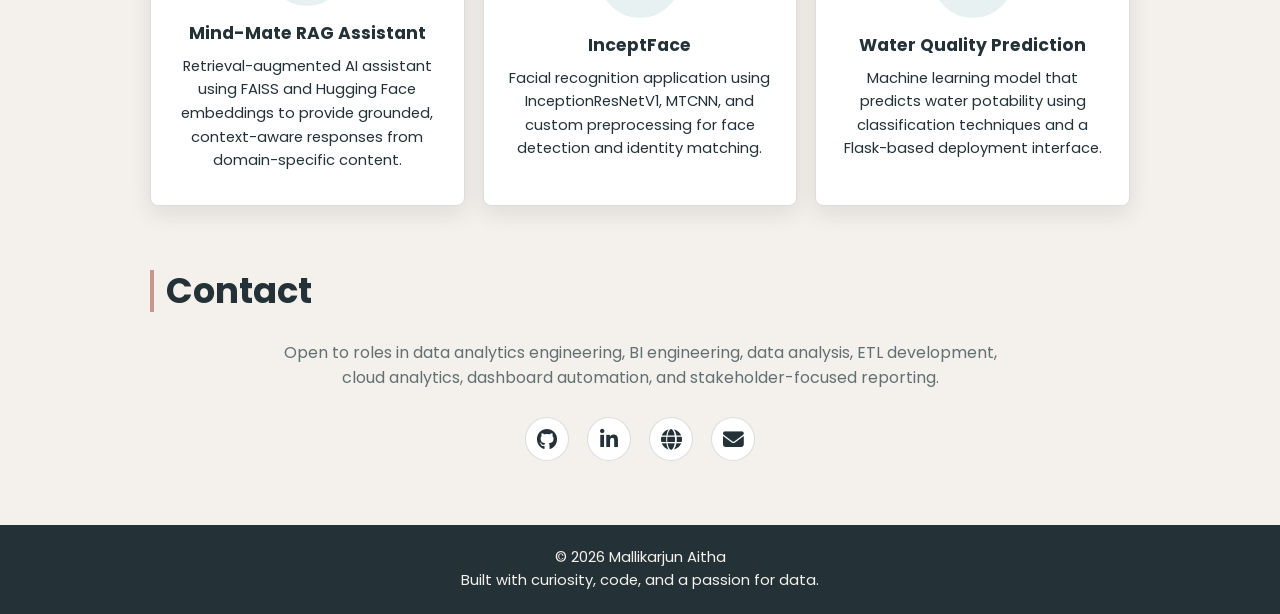
==== commit f2ebca21: "Change job title from 'Data Analytics Engineer' to 'Data Analyst'" ====
--- a/index.html
+++ b/index.html
@@ -88,7 +88,7 @@
             <span class="timeline-dot"><i class="fas fa-city"></i></span>
             <div class="timeline-content">
               <span class="timeline-date">Aug 2025 - June 2026</span>
-              <h3>Data Analytics Engineer</h3>
+              <h3>Data Analyst</h3>
               <p>City of New Haven</p>
             </div>
           </article>
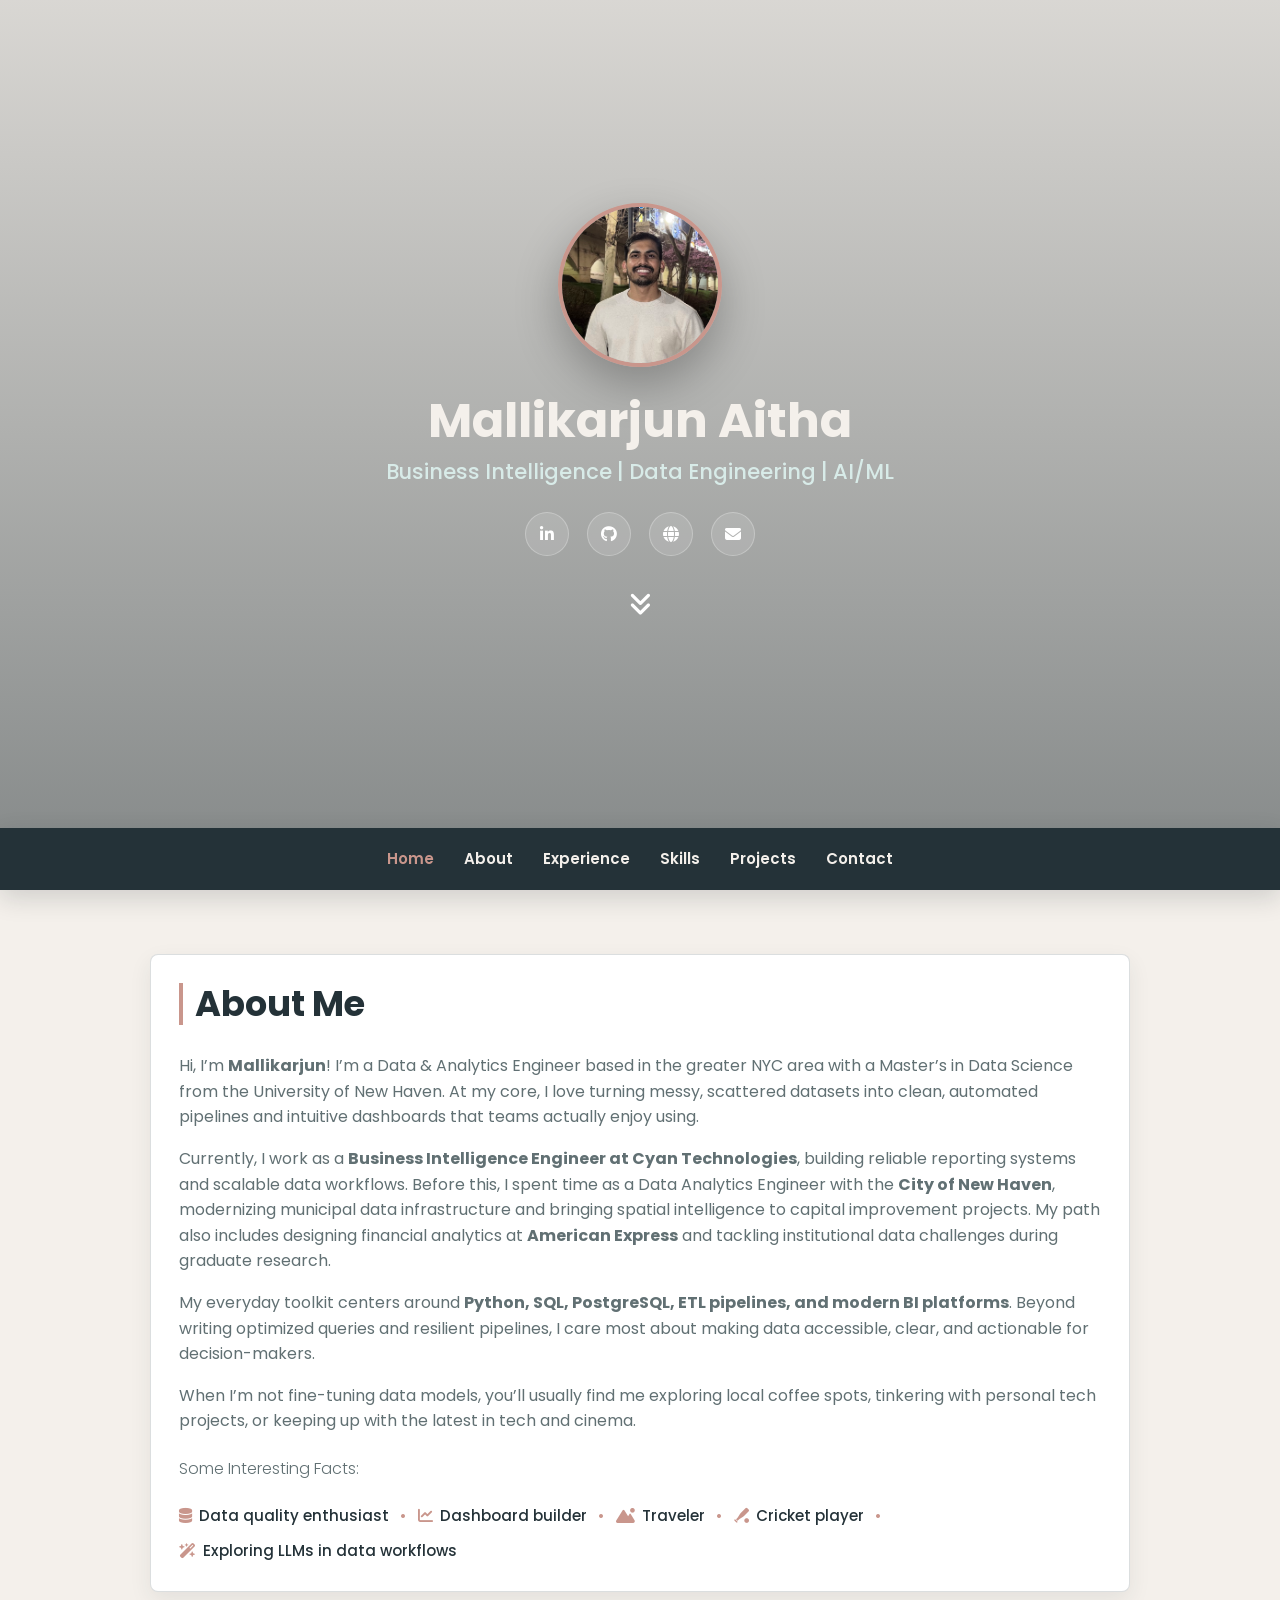
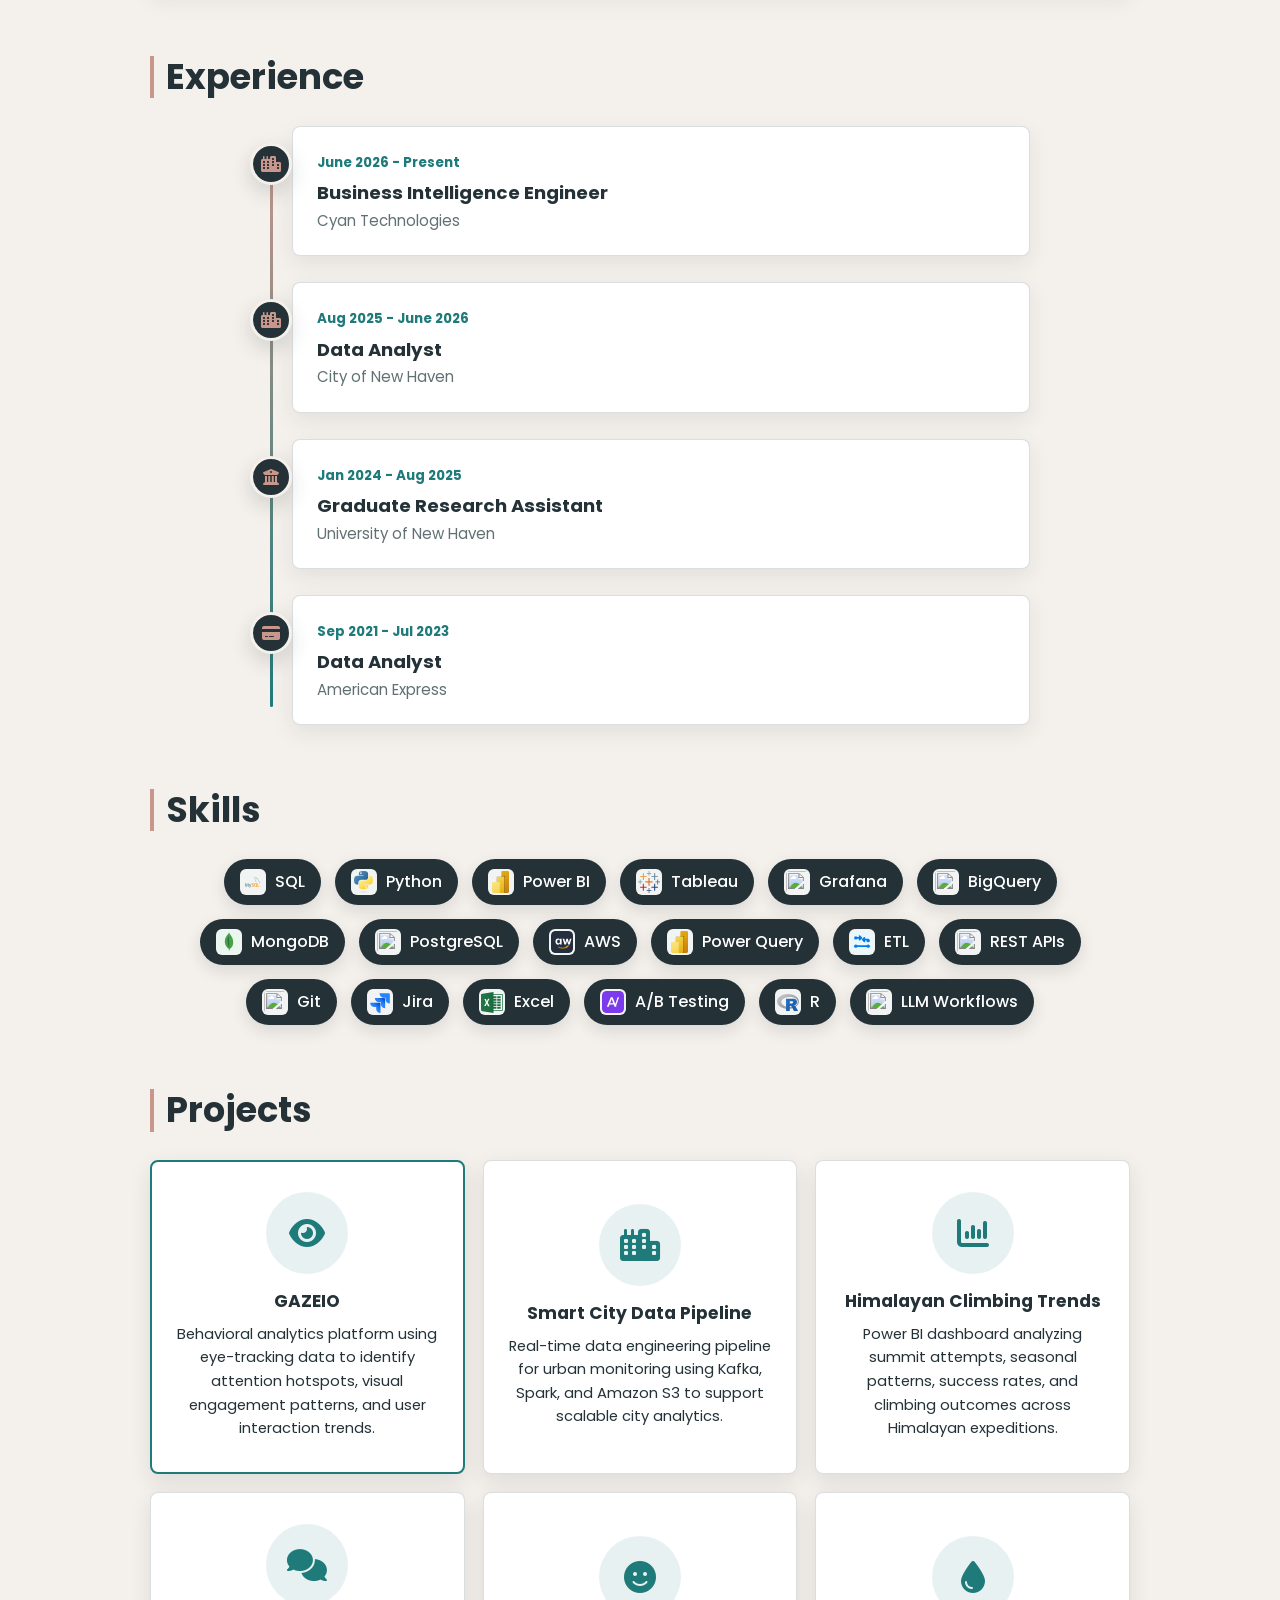
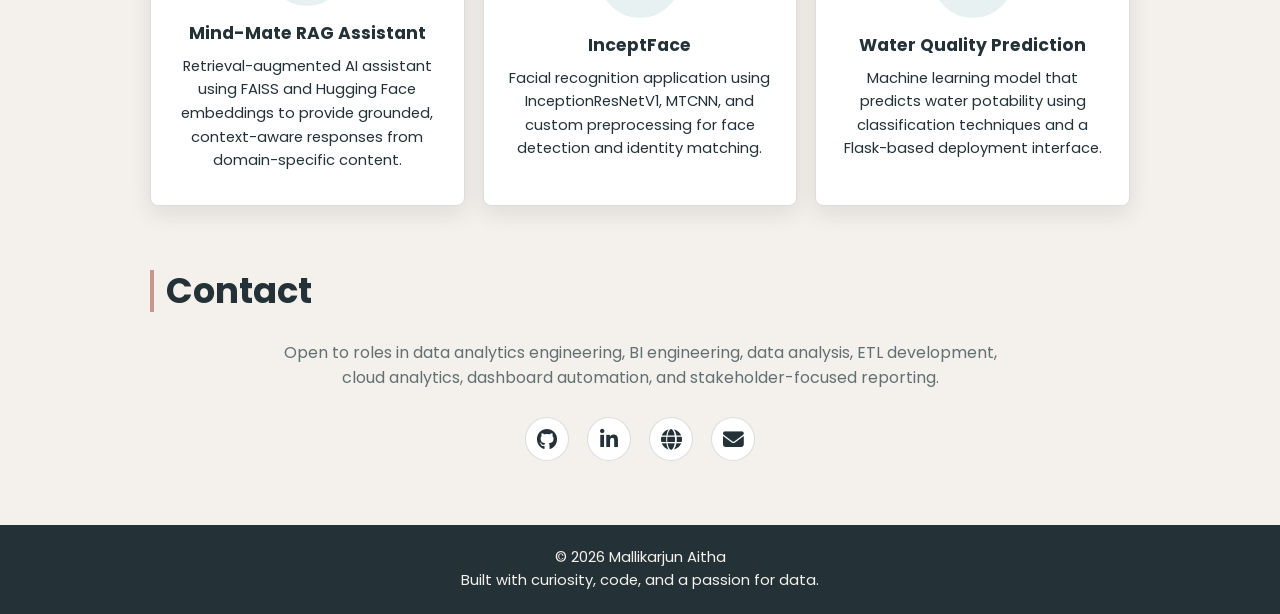
==== commit 52c436c9: "Update profile description in index.html" ====
--- a/index.html
+++ b/index.html
@@ -27,7 +27,7 @@
         <div class="hero-content">
           <img src="mallikarjun.jpg" alt="Mallikarjun Aitha profile picture" class="hero-img">
           <h1>Mallikarjun Aitha</h1>
-          <p>Data Analytics Engineer | Data Engineering | AI/ML | BI Automation</p>
+          <p>Business Intelligence | Data Engineering | AI/ML</p>
           <div class="hero-links" role="group" aria-label="Profile links">
             <a href="https://linkedin.com/in/mallikarjun-aitha" target="_blank" rel="noreferrer" aria-label="LinkedIn"><i class="fab fa-linkedin-in"></i></a>
             <a href="https://github.com/mallikarjun25" target="_blank" rel="noreferrer" aria-label="GitHub"><i class="fab fa-github"></i></a>
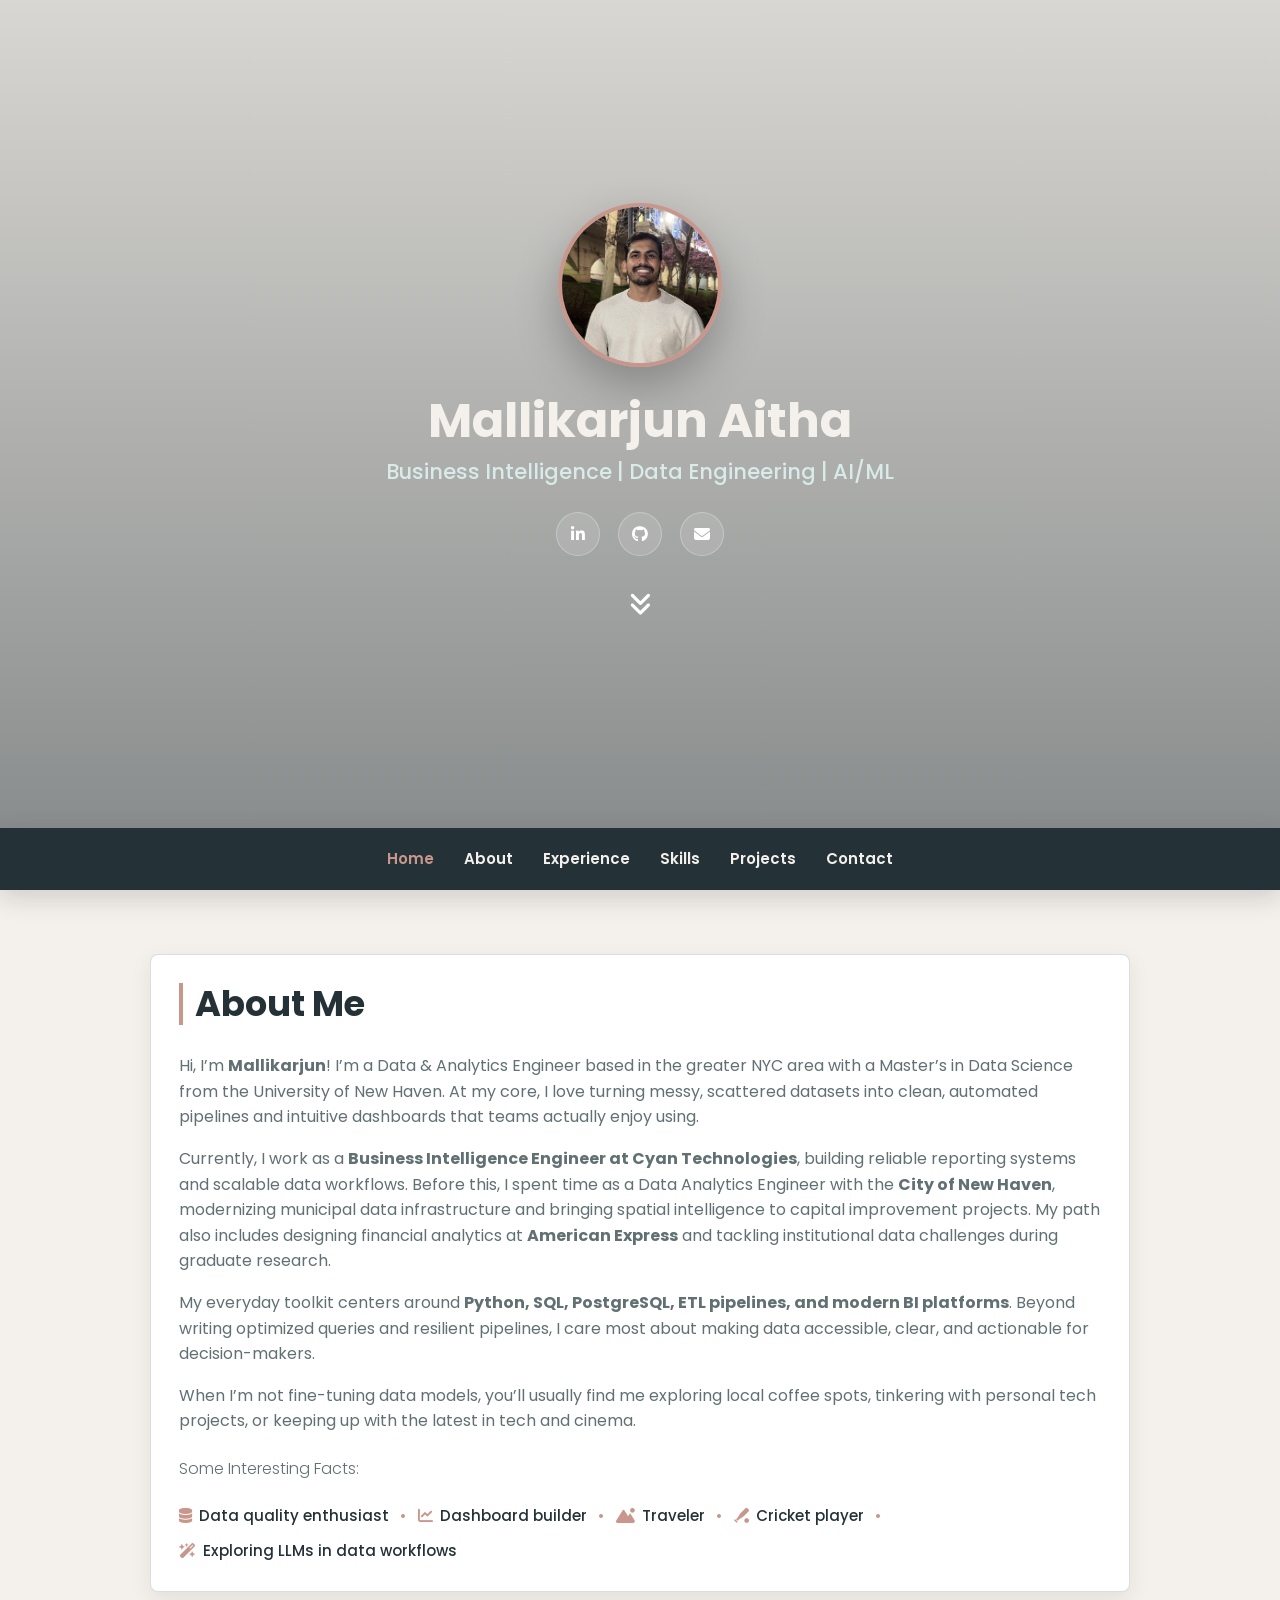
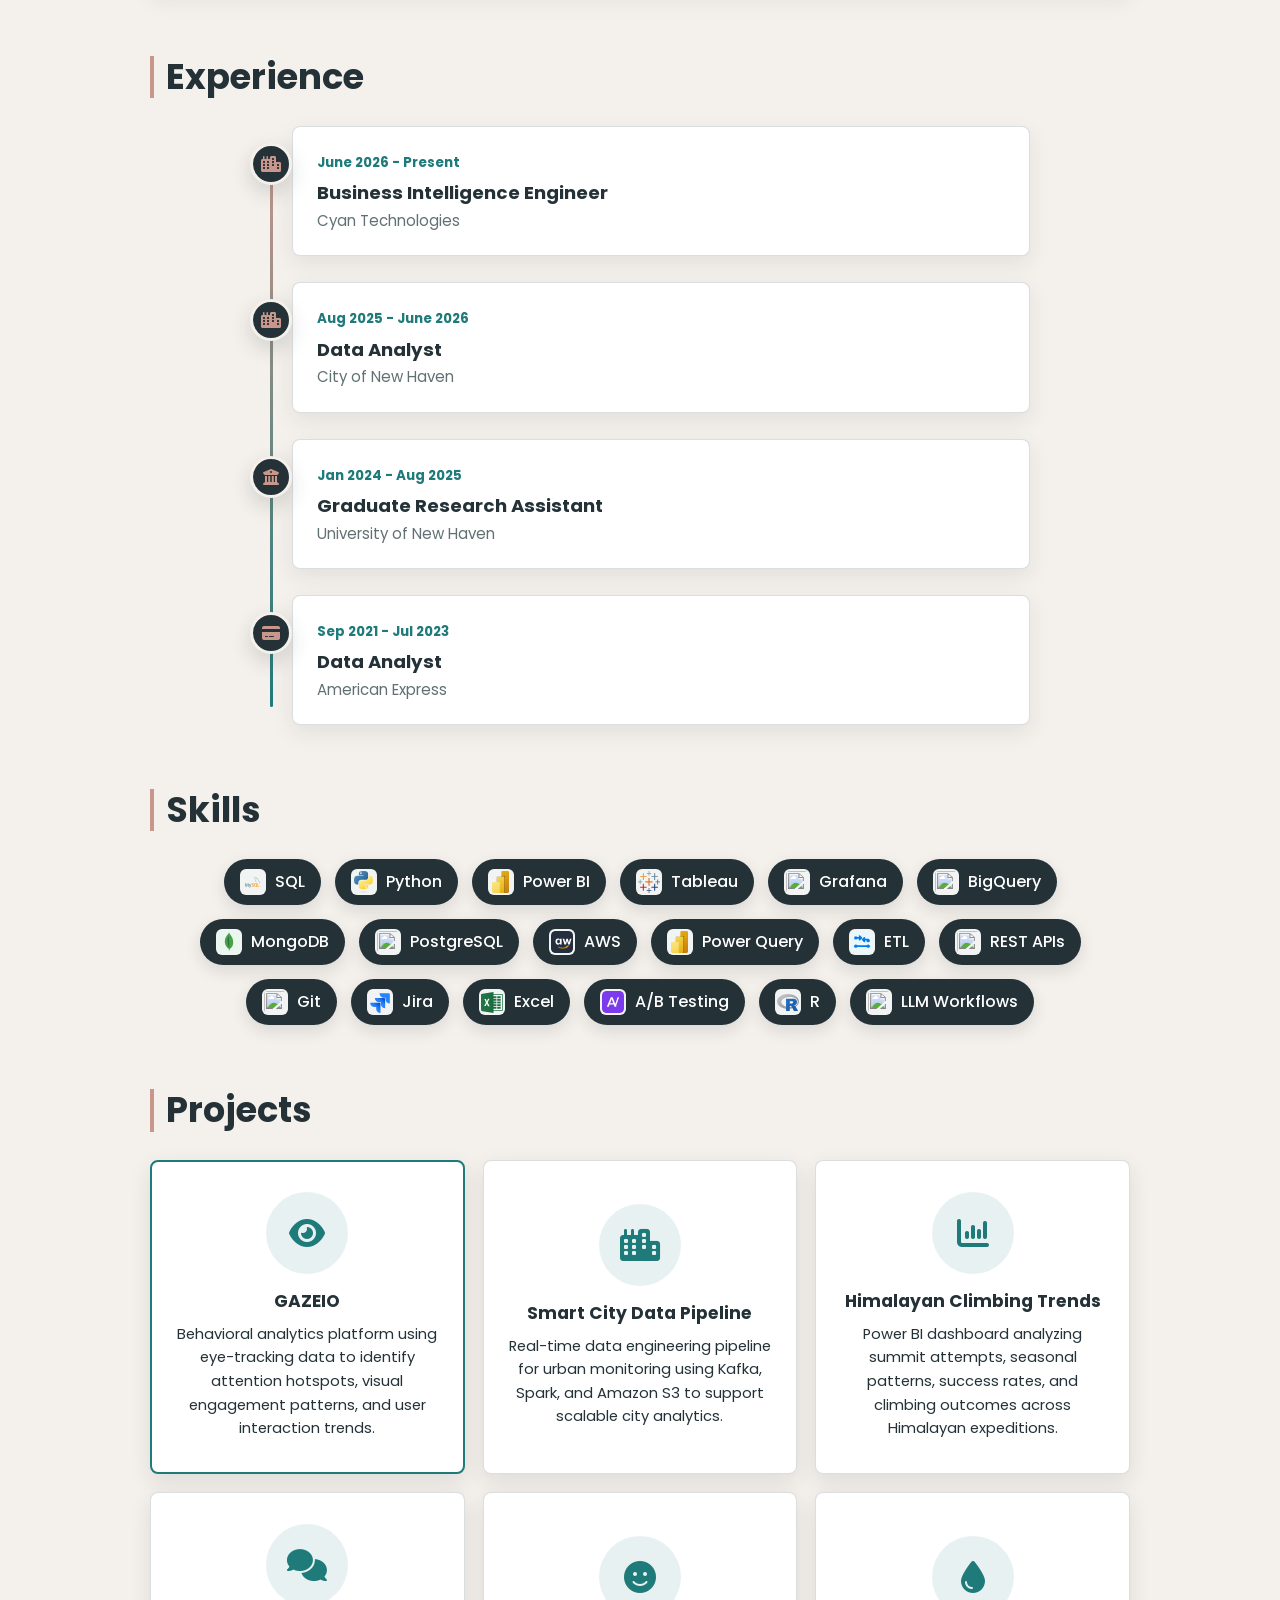
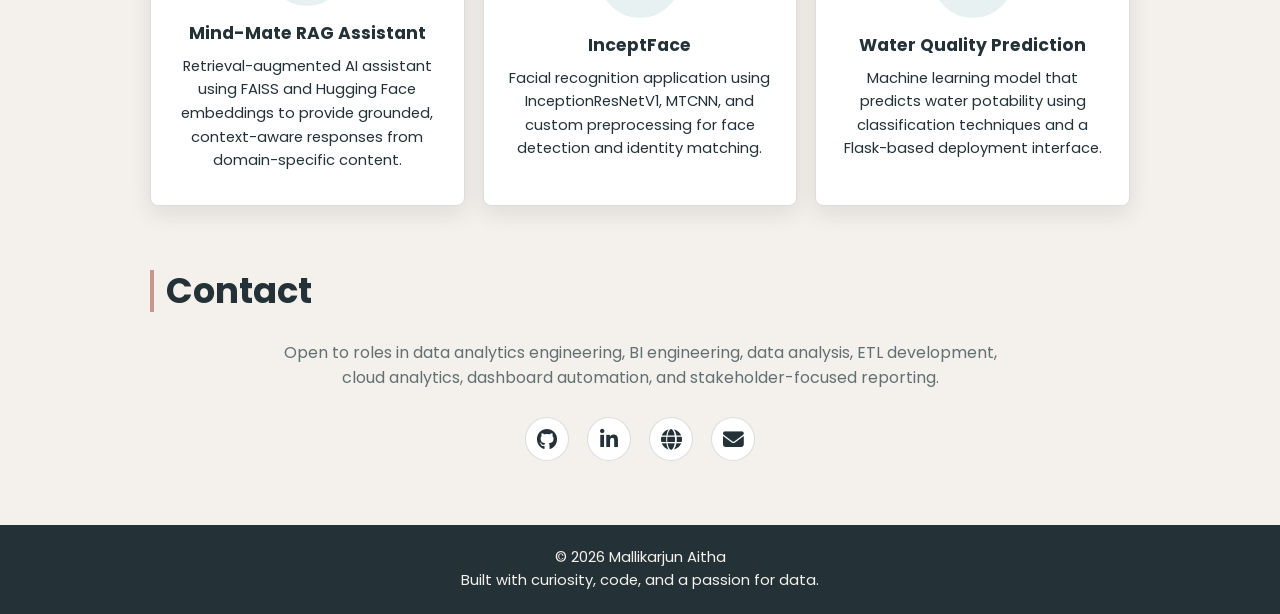
==== commit 803c4be6: "Remove portfolio link from index.html Removed the portfolio link from the hero section." ====
--- a/index.html
+++ b/index.html
@@ -31,7 +31,6 @@
           <div class="hero-links" role="group" aria-label="Profile links">
             <a href="https://linkedin.com/in/mallikarjun-aitha" target="_blank" rel="noreferrer" aria-label="LinkedIn"><i class="fab fa-linkedin-in"></i></a>
             <a href="https://github.com/mallikarjun25" target="_blank" rel="noreferrer" aria-label="GitHub"><i class="fab fa-github"></i></a>
-            <a href="https://mallikarjun25.github.io/portfolio/" target="_blank" rel="noreferrer" aria-label="Portfolio"><i class="fas fa-globe"></i></a>
             <a href="mailto:mallikarjunaitha@gmail.com" aria-label="Email"><i class="fas fa-envelope"></i></a>
           </div>
           <a href="#about" class="scroll-down" aria-label="Scroll to about section"><i class="fas fa-angle-double-down"></i></a>
